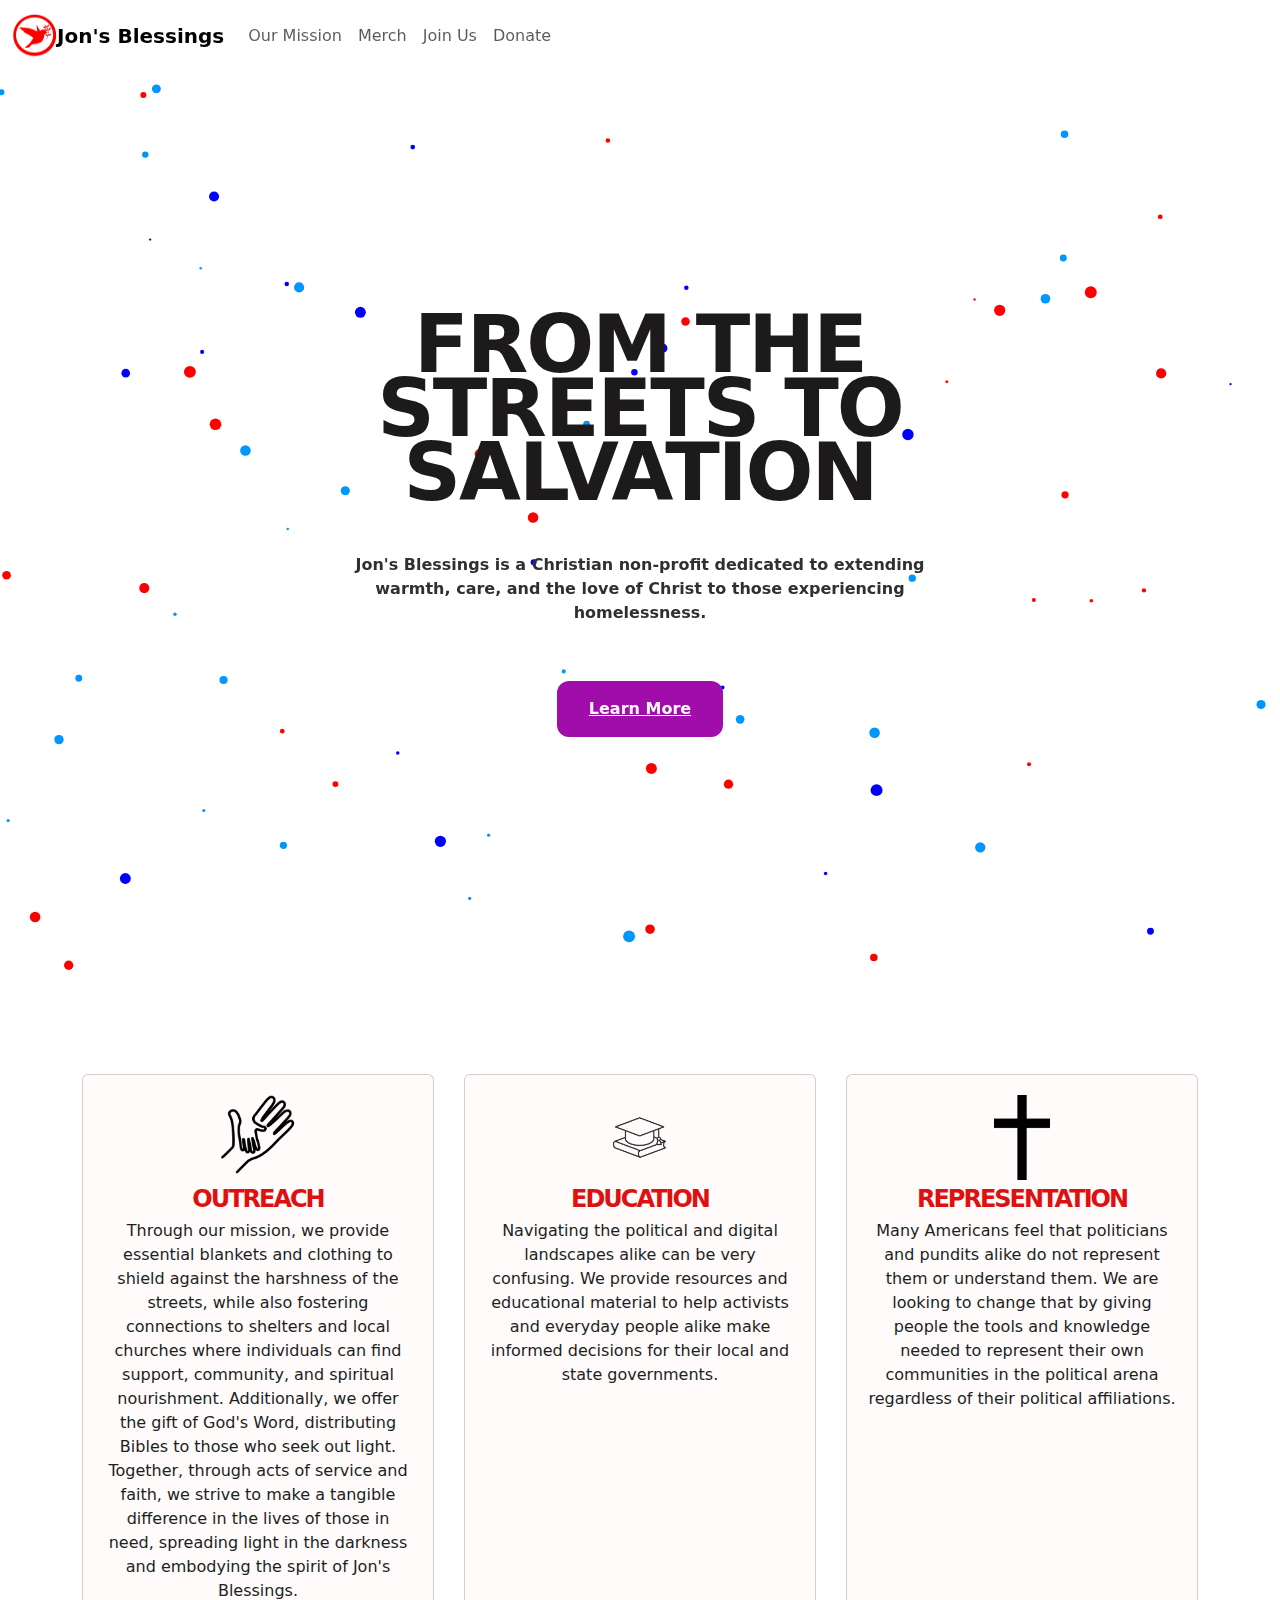
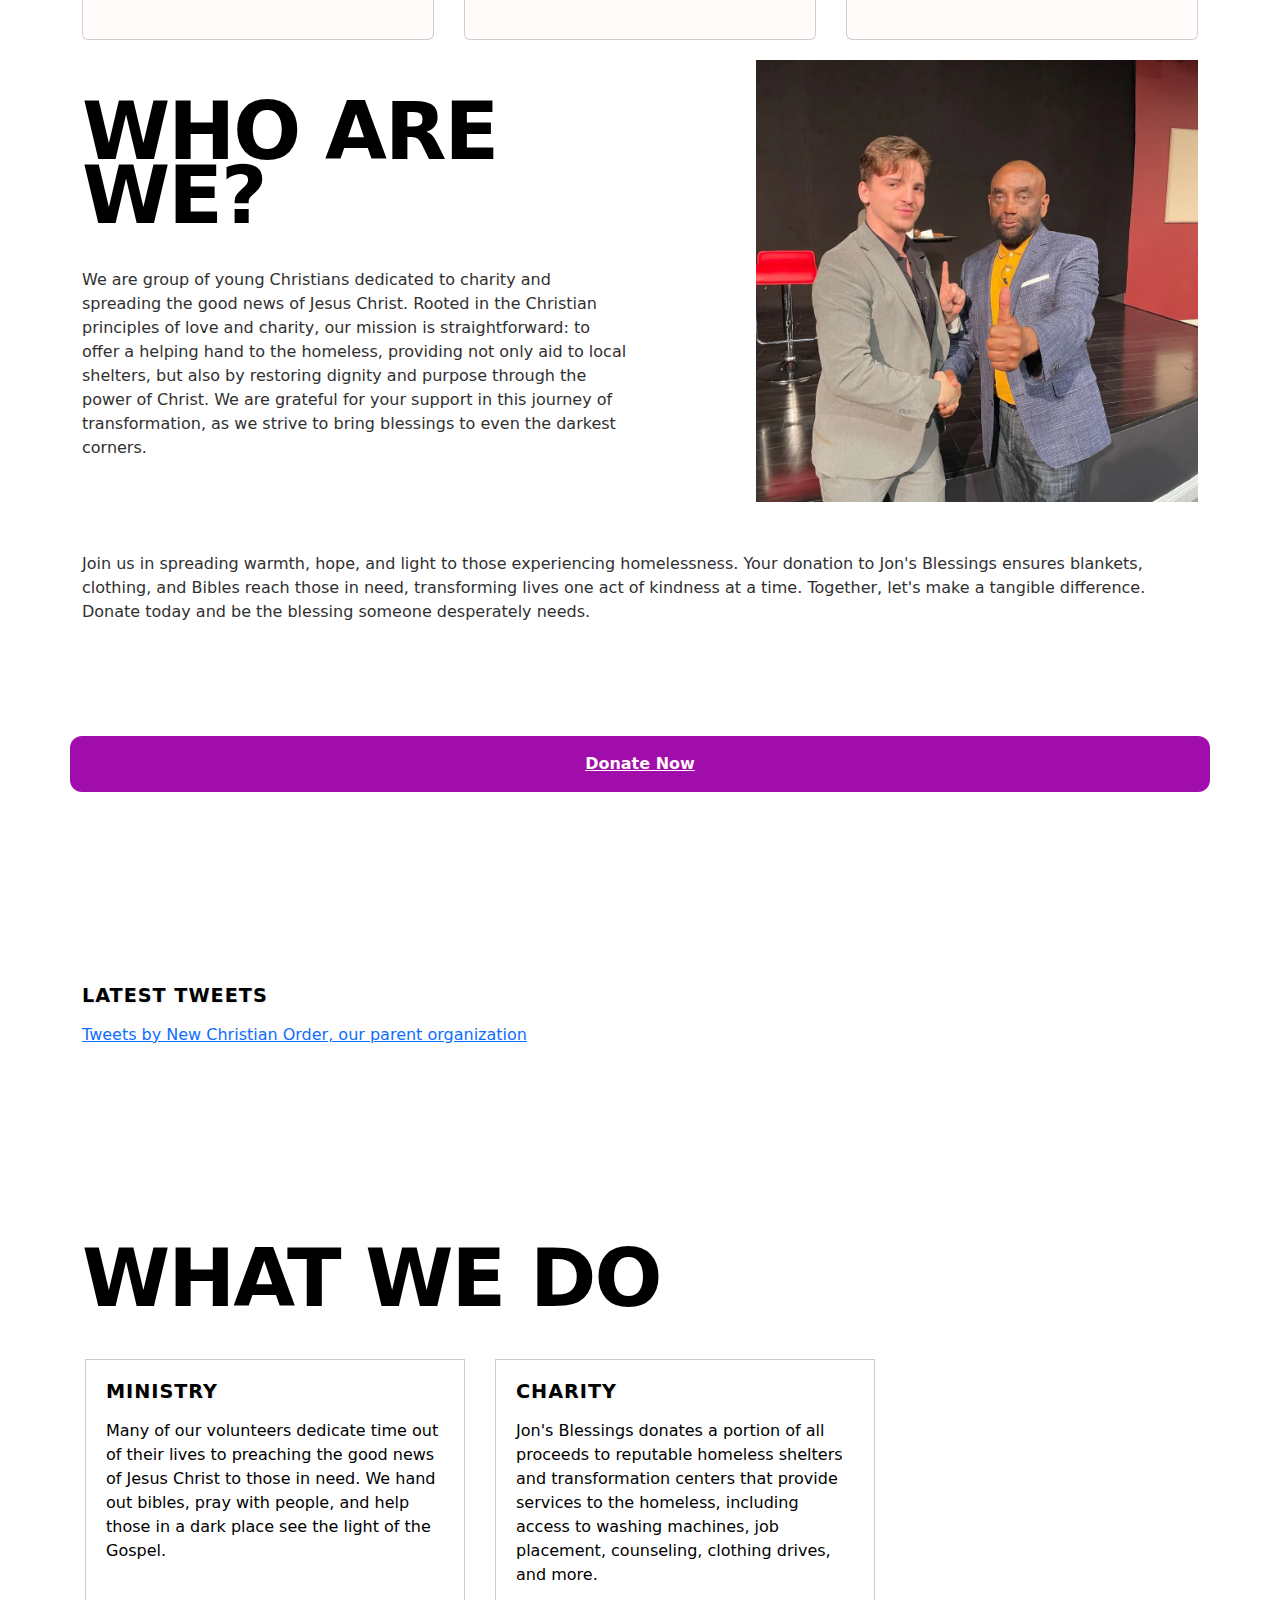
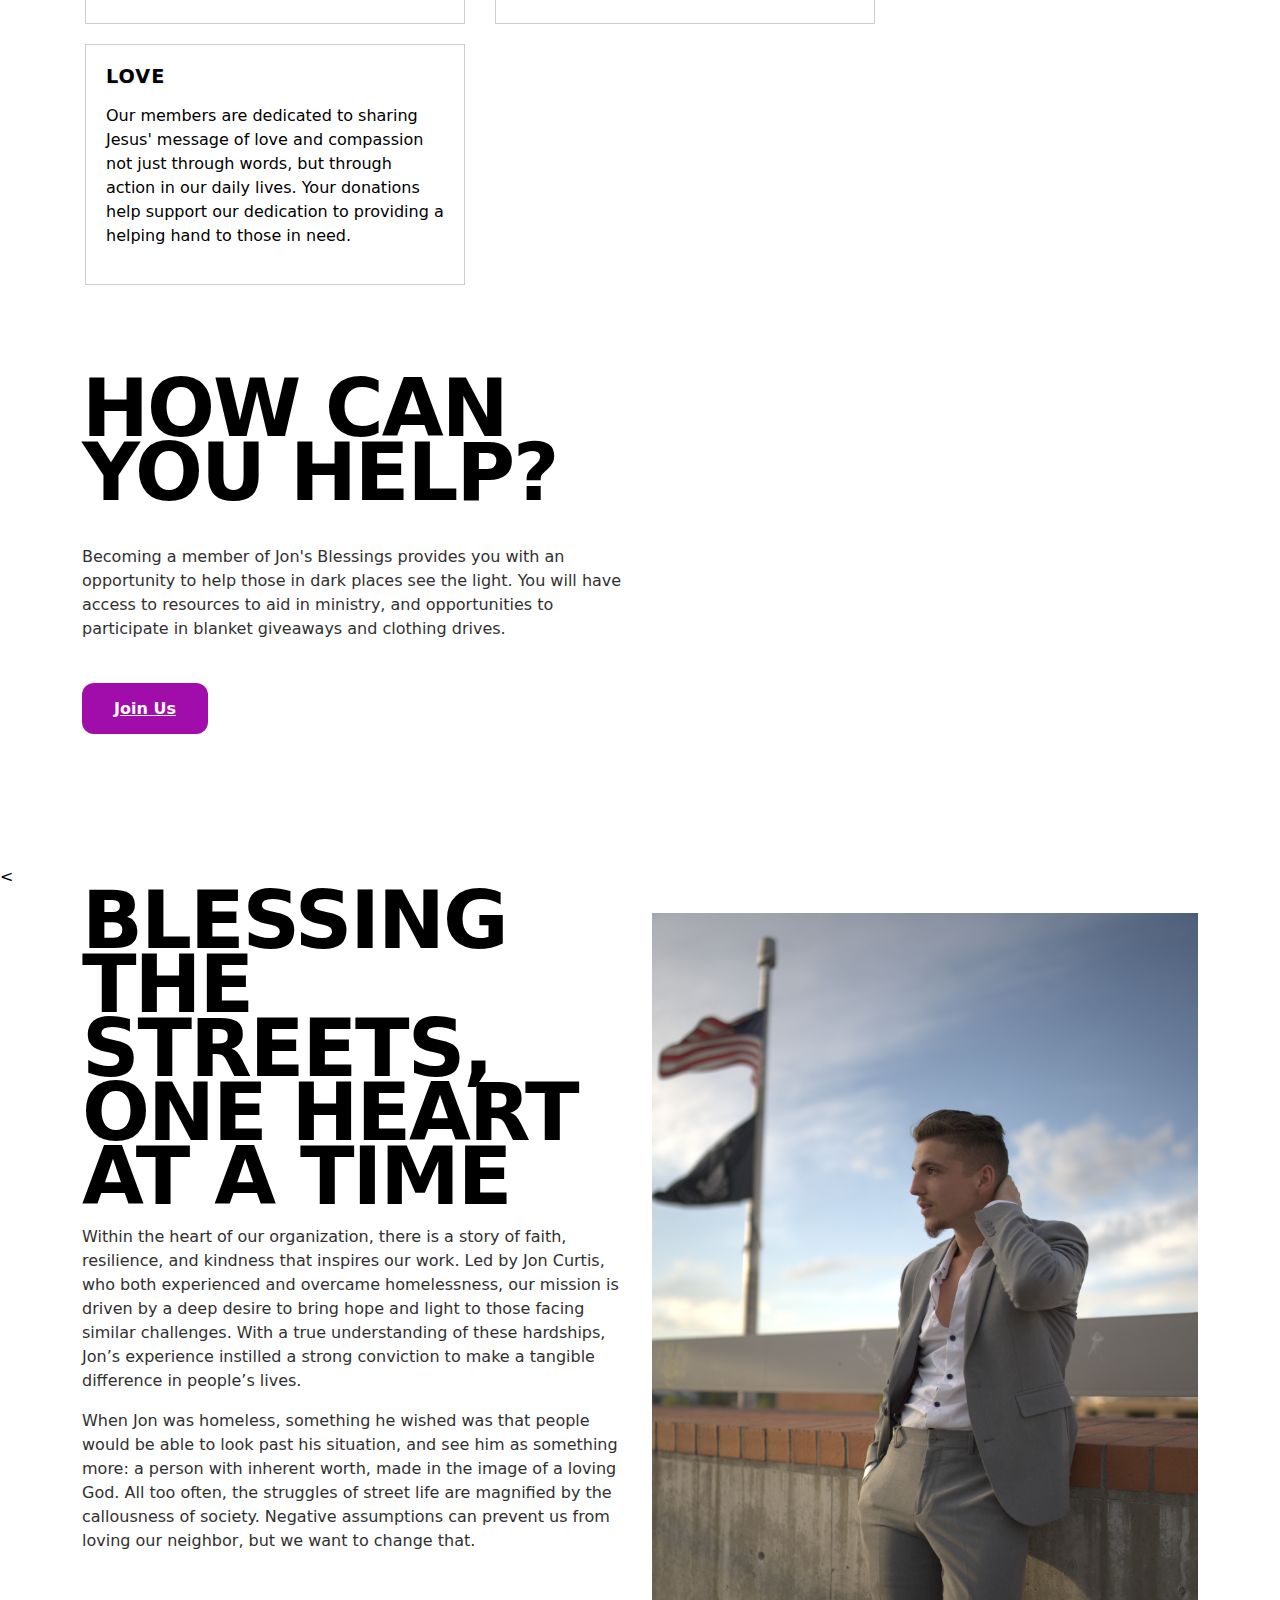
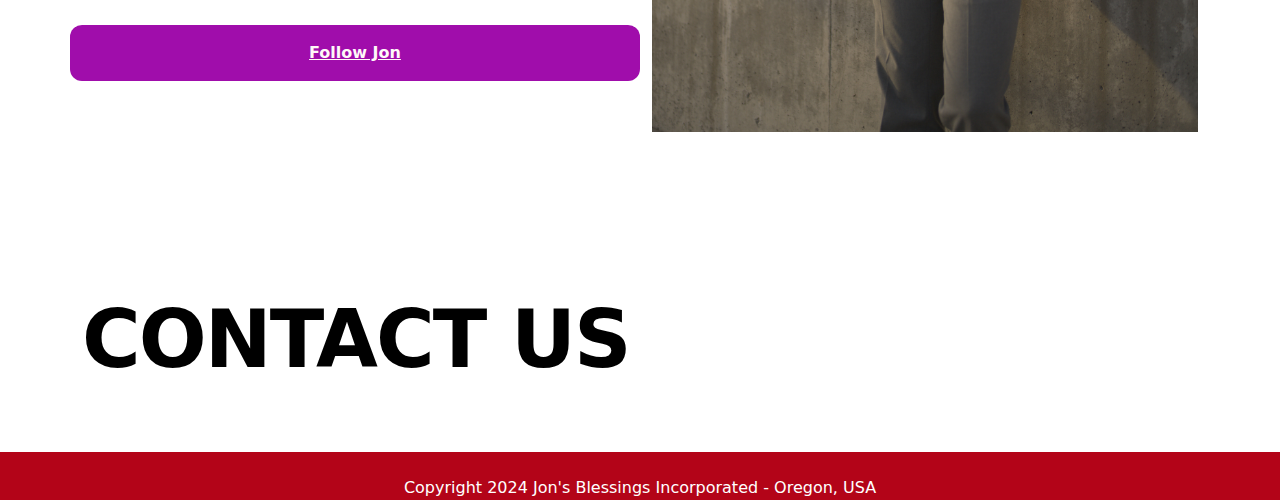
==== index.html @ 8e633372 "first commit" ====
<!DOCTYPE html>
<html lang="en">
<head>
  <meta charset="UTF-8">
  <meta name="viewport" content="width=device-width, initial-scale=1.0, maximum-scale=1.0, user-scalable=0">
  <title>Home - Public Outreach Initiative</title>
  <link href="https://cdn.jsdelivr.net/npm/bootstrap@5.1.0/dist/css/bootstrap.min.css" rel="stylesheet">
<link rel="stylesheet" href="styles.css">
</head>
<body>
    <nav class="navbar navbar-expand-lg navbar-light bg-transparent sticky-top">
        <div class="container-fluid">
          <a class="navbar-brand d-flex align-items-center" href="index.html#">
            <img src="./assets/dove_branch_red_alpha.png" alt="Phoenix Rising Logo" width="45" height="45" class="d-inline-block align-top mr-2">
            <b> Jon's Blessings</b>
          </a>
          <button class="navbar-toggler" type="button" data-toggle="collapse" data-target="#navbarNav" aria-controls="navbarNav" aria-expanded="false" aria-label="Toggle navigation">
            <span class="navbar-toggler-icon"></span>
          </button>
          <div class="collapse navbar-collapse" id="navbarNav">
            <ul class="navbar-nav">
              
              <li class="nav-item">
                <a class="nav-link" href="index.html#who-are-we">Our Mission</a>
              </li>
              <li class="nav-item">
                <a class="nav-link" href="https://store.jonsblessings.org">Merch</a>
              </li>
              
              <li class="nav-item">
                <a class="nav-link" href="./join.html">Join Us</a>
              </li>
              <li class="nav-item">
                <a class="nav-link" href="./donate.html#">Donate</a>
              </li>
            </ul>
          </div>
        </div>
      </nav>
      
      
  </nav>
  <script>
    function isMobileDevice() {
  return (typeof window.orientation !== "undefined") || (navigator.userAgent.indexOf('IEMobile') !== -1);
}

function toggleMenu() {
  const navbar = document.getElementById('navbarNav');
  navbar.classList.toggle('show');
}

document.addEventListener('DOMContentLoaded', function() {
  const navbarToggler = document.querySelector('.navbar-toggler');
  navbarToggler.addEventListener('click', toggleMenu);
});

document.addEventListener('DOMContentLoaded', function() {
  const menuItems = document.querySelectorAll('.nav-link');
  menuItems.forEach(function(item) {
    item.addEventListener('click', function() {
      const navbar = document.getElementById('navbarNav');
      navbar.classList.remove('show');
    });
  });
});


  </script>
  <main>
    <section id="hero" style="position: relative;">
        <canvas id="animatedCanvas" style="position: relative; z-index: 1;"></canvas>
        <div class="hero-text flex-center" style="position: absolute; top: 50%; left: 50%; transform: translate(-50%, -50%); 
        z-index: 2;    object-position: 50% 50%;">
          <h1 class="black-text blocky-text" style="text-align:center;">From the Streets to <b>Salvation</b></h1>
          <p><br></p>
          <div style="text-align:center;">
            <b><p>Jon's Blessings is a Christian non-profit dedicated to extending
              warmth, care, and the love of Christ to those experiencing homelessness.</p>
            <p ></p></b></div>
          <br><p></p>
          <a href="index.html#contact" class="bg-burnt-orange" style="background-color: rgb(160, 13, 171);">Learn More</a>
        </div>
      </section>
      
      <hr class="thick-hr">

      <p><br><br></p>
      <section id="history">
        <div class="container">
          <div class="row">

            <section class="card-section">
              <div class="card">
                <img src="./assets/outreach.png" alt="Graphic 1">
                <h2 class="blocky-text" style="color:#de1010;">Outreach</h2>
                <p style="color:#201e1e;">Through our mission, we provide essential blankets and clothing to shield
                  against the harshness of the streets, while also fostering connections to
                  shelters and local churches where individuals can find support, community,
                  and spiritual nourishment. Additionally, we offer the gift of God's Word,
                  distributing Bibles to those who seek out light. Together, through acts of
                  service and faith, we strive to make a tangible difference in the lives of those
                  in need, spreading light in the darkness and embodying the spirit of Jon's
                  Blessings.
                </p>
              </div>
              <div class="card">
                <img src="./assets/education_symbol.png" alt="Graphic 2">
                <h2 class="blocky-text" style="color:#de1010;">Education</h2>
                <p style="color:#201e1e;">Navigating the political and digital landscapes alike can be very confusing.
                  We provide resources and educational material to help activists and everyday 
                  people alike make informed decisions for their local and state governments.
                </p>
              </div>
              <div class="card">
                <img src="./assets/representation_symbol.png" alt="Graphic 3">
                <h2 class="blocky-text" style="color:#de1010;">Representation</h2>
                <p style="color:#201e1e;">Many Americans feel that politicians and pundits alike do not represent them 
                  or understand them.  We are looking to change that by giving people the tools
                  and knowledge needed to represent their own communities in the political arena
                  regardless of their political affiliations. 
                </p>
              </div>
            </section>
            
          </div>
            <div class="row" id="who-are-we">
                <div class="col-md-6">
                    <p><br></p> 
                    <p class="text-black blocky-text">Who are we?</p>
                    <p><br>
                      We are group of young Christians dedicated to charity and spreading the good news
                      of Jesus Christ. Rooted in the Christian principles of love and charity, our mission is
                      straightforward: to offer a helping hand to the homeless, providing not only
                      aid to local shelters, but also by restoring dignity and purpose through the
                      power of Christ. We are grateful for your support in this journey of
                      transformation, as we strive to bring blessings to even the darkest corners.
                    </p></p>
                </div>
                <div class="col-md-6 d-flex justify-content-end"> <!-- Added flexbox classes to position image -->
                    <img src="./assets/jon_jlp.jpg" alt="Our History" class="img-fluid ml-5" style="max-width: 90%; max-height:90%;object-fit:cover;"> <!-- Added margin-left and max-width -->
                </div>
            </div>
            <div class="row">
              <p>
                Join us in spreading warmth, hope, and light to those experiencing
homelessness. Your donation to Jon's Blessings ensures blankets, clothing,
and Bibles reach those in need, transforming lives one act of kindness at a
time. Together, let's make a tangible difference. Donate today and be the
blessing someone desperately needs.
              </p>
            </div>
            <div class="row">
              <p><p><br><br></p></p>
                        <a href="https://donate.stripe.com/dR67tZf9922d9t65kl"
                         class="bg-burnt-orange" style="background-color: rgb(160, 13, 171);">Donate Now</a>

                        <p><p><br><br></p></p>
            </div>
            <hr class="thick-hr">


        </div>
    </section>
    <p></p>
    
    <br><p><br></p>
    <section class="card-section container">
        <div class="row justify-content-center">

      <h2 class="blocky-text-sm mb-3">Latest Tweets</h2>
      <a class="twitter-timeline" href="https://twitter.com/NCO_Official_?ref_src=twsrc%5Etfw">Tweets by New Christian Order, our parent organization</a> <script async src="https://platform.twitter.com/widgets.js" charset="utf-8"></script>
      </div>
    </section>
    <p><br><p><br></p><br></p>
    <hr class="thick-hr">
    <p><br><br></p>
    <section id="services" class="container">
        <div class="row justify-content-center">
            <p class="text-black blocky-text mb-5" style="justify-content: center;">What We Do</p>
        </div>
        <div class="row">
            <div class="col-12 col-md-4 service-item">
                <h2 class="blocky-text-sm mb-3">Ministry</h2>
                <ul class="custom-bullet">
                    <p>Many of our volunteers dedicate time out of their lives to preaching the good news of Jesus Christ
                      to those in need.  We hand out bibles, pray with people, and help those in a dark place
                      see the light of the Gospel.
                    </p>
                </ul>
            </div>
            <div class="col-12 col-md-4 service-item">
                <h2 class="blocky-text-sm mb-3">Charity</h2>
                <ul class="custom-bullet">
                   <p>Jon's Blessings donates a portion of all proceeds to reputable homeless shelters and transformation
                    centers that provide services to the homeless, including access to washing machines, job placement,
                    counseling, clothing drives, and more.
                    </p>
                </ul>
            </div>
            <div class="col-12 col-md-4 service-item">
                <h2 class="blocky-text-sm mb-3">Love</h2>
                <ul class="custom-bullet">
                    <p>Our members are dedicated to sharing Jesus' message of love and compassion not just through
                      words, but through action in our daily lives.  Your donations help support our dedication
                      to providing a helping hand to those in need. 
                    </p>   
                </ul>
            </div>
        </div>
    </section>      <hr class="thick-hr">

    <section id="history">
      <div class="container">
          <div class="row">
              <div class="col-md-6">
                  <p><br></p> <!-- Added for extra space -->
                  <p class="text-black blocky-text">How can you help?</p>
                  <p><br>
                      Becoming a member of Jon's Blessings provides you with an opportunity to help those in dark places
                      see the light.  You will have access to resources to aid in ministry, and opportunities to 
                      participate in blanket giveaways and clothing drives.
                  </p></p>
                  
              </div>
              <div class="container"> <!-- Added flexbox classes to position image -->
                <p><br></p>  
                <a href="./join.html" class="bg-burnt-orange" style="background-color: rgb(160, 13, 171);">Join Us</a>
              </div>
          </div>
      </div>
      </section>
    <p><br><br></p>
    <hr>
    <p><br><br></p>

    <<section id="clients" class="container">
      <div class="row">
          <div class="col-md-6"> <!-- Specify half of the row width for the text -->
              <p class="text-black blocky-text">Blessing the Streets, One Heart at a Time</p>
              <p>
                Within the heart of our organization, there is a story of faith, resilience, and
kindness that inspires our work. Led by Jon Curtis, who both experienced
and overcame homelessness, our mission is driven by a deep desire to bring
hope and light to those facing similar challenges. With a true understanding
of these hardships, Jon’s experience instilled a strong conviction to make a
tangible difference in people’s lives.</p>
              <p>
                When Jon was homeless, something he wished was that people would be
able to look past his situation, and see him as something more: a person
with inherent worth, made in the image of a loving God. All too often, the
struggles of street life are magnified by the callousness of society. Negative
assumptions can prevent us from loving our neighbor, but we want to
change that.</p>
              <div class="row">
                <br>
                <p>
                  <br>
                </p><p></p>
                <a href="https://linktr.ee/jontent117" class="bg-burnt-orange" style="background-color: rgb(160, 13, 171);">Follow Jon</a>
              </div>
          </div>
          <div class="col-md-6"> <!-- Specify half of the row width for the image --><br>
              <img src="./assets/jon_bio_pic.jpeg" alt="Our History" class="img-fluid" style="max-width: 100%;">
          </div>
      </div>
  </section>
  
    <br><br>
    <hr>
    <p><br><br></p>

    <section id="contact" class="container my-5">
        <h2 class="text-black blocky-text">Contact Us</h2>
        <p><br></p>
        <!-- Cognito Forms Embed Code -->
        <div class="cognito">
<script src="https://www.cognitoforms.com/f/seamless.js" data-key="dX9GsPhOyU6RIfveYTS2Jw" data-form="3"></script>        </div>
      </section>
          
  </main>
  <footer class="text-white text-center py-4" style="background-color: #b30418; min-height:9px;max-height:12px;">
    <p>Copyright 2024  Jon's Blessings Incorporated - Oregon, USA</p>
  </footer>
  
  <script>
    window.addEventListener('scroll', function () {
  const navbar = document.querySelector('.navbar');
  if (window.pageYOffset > 0) {
    navbar.classList.remove('bg-transparent');
    navbar.classList.add('bg-light');
  } else {
    navbar.classList.remove('bg-light');
    navbar.classList.add('bg-transparent');
  }
});
const canvas = document.getElementById("animatedCanvas");
const ctx = canvas.getContext("2d");
canvas.width = window.innerWidth;
canvas.height = window.innerHeight;

let particlesArray;

// Particle class
class Particle {
  constructor(x, y, directionX, directionY, size, color) {
    this.x = x;
    this.y = y;
    this.directionX = directionX;
    this.directionY = directionY;
    this.size = size;
    this.color = color;
  }

  draw() {
    ctx.beginPath();
    ctx.arc(this.x, this.y, this.size, 0, Math.PI * 2, false);
    ctx.fillStyle = this.color;
    ctx.fill();
  }

  update() {
    if (this.x + this.size > canvas.width || this.x - this.size < 0) {
      this.directionX = -this.directionX;
    }
    if (this.y + this.size > canvas.height || this.y - this.size < 0) {
      this.directionY = -this.directionY;
    }
    this.x += this.directionX;
    this.y += this.directionY;
    this.draw();
  }
}

// Initialize particles
function init() {
  particlesArray = [];
  let numberOfParticles = 80;

  for (let i = 0; i < numberOfParticles; i++) {
    let size = Math.random() * 5 + 1;
    let x = Math.random() * (innerWidth - size * 2);
    let y = Math.random() * (innerHeight - size * 2);
    let directionX = (Math.random() * 0.4) - 0.2;
    let directionY = (Math.random() * 0.4) - 0.2;
    let color = randomColor();

    particlesArray.push(new Particle(x, y, directionX, directionY, size, color));
  }
}

// Random color generator from the specified shades
function randomColor() {
  const colors = ['red', 'blue', '#0096FF'];
  return colors[Math.floor(Math.random() * colors.length)];
}

// Animate particles
function animate() {
  requestAnimationFrame(animate);
  ctx.clearRect(0, 0, innerWidth, innerHeight);

  for (let i = 0; i < particlesArray.length; i++) {
    particlesArray[i].update();
  }
}

init();
animate();

$(document).ready(function(){
    $(".client-container").on("click", function() {
        $(this).toggleClass("active");
    });
});
  </script>
</body>
</html>
---- styles.css ----
/* General styles */
body {
    background-color: white;
    color: black; /* For text */
  }
  
  /* Section backgrounds */
  #hero, #history, #clients, #contact {
    background-color: white;
    color: rgb(49, 48, 48); /* If text is present */
  }
 
  
  /* Large Typography */
  h1, h2, h3 {
    font-size: 3em;
    color: black;
  }
  
  /* Accent colors */
  .text-red {
    color: rgb(188, 20, 191);
  }
  
  .text-burnt-orange {
    color: rgb(136, 7, 205); /* Hex for burnt orange */
  }
  
  /* Background accent colors for buttons or selected areas */
  .bg-red {
    background-color: rgba(0, 234, 255, 0.312);
  }
  
  .bg-burnt-orange {
    background-color: #4700cc; /* Hex for burnt orange */
  }

  .bg-burnt-orange {
    background-color: #4700cc; /* Hex for burnt orange */
  }
 
  
  /* Bold colors */
  .text-bold {
    font-weight: bold;
  }

  .text-black {
    color: black;
  }
  
  /* Large and Blocky Text */
  .blocky-text {
    font-size: 5em; /* Adjust size as necessary */
    font-weight: bold; /* Makes the text thick */
    text-transform: uppercase; /* Makes the text all caps */
    line-height: 0.8; /* Adjusts the spacing between lines */
    letter-spacing: -2px; /* Pulls the letters closer together */
    color: #1c1a1a;
  }
  .custom-col {
    padding: 15px; /* Add padding around images */
    margin-left: auto;
    margin-right: 9vw;
}

/* Custom media query */
@media (max-width: 349px) {
    .custom-col {
        flex: 0 0 100%;
        max-width: 100%;
    }

}
.client-container {
    position: relative;
}

.client-name {
    position: absolute;
    top: 0;
    left: 0;
    width: 100%;
    height: 100%;
    background-color: rgba(0,0,0,0.5);
    color: white;
    display: flex;
    justify-content: center;
    align-items: center;
    opacity: 0;
    transition: opacity 0.3s ease-in-out;
}

.client-container:hover .client-name,
.client-container.active .client-name {
    opacity: 1;
}

hr {
  height: 0px;
  border-top: 6px rgb(166, 14, 158);
  border-bottom: 6px rgb(176, 7, 173);
  /* Set the hr color */
  color: #660d81;  /* old IE */
  background-color: rgb(158, 6, 138);  /* Modern Browsers */
}
.blocky-text-sm {
    font-size: 1.2rem; /* Existing font-size */
    word-wrap: break-word; /* Existing word-wrap */
    font-weight: 700; /* Adding bolder weight */
    text-transform: uppercase; /* Convert text to uppercase for a blocky feel */
    letter-spacing: 1px; /* Add some spacing between letters */
    text-shadow: 1px 1px 2px rgba(0, 0, 0, 0.1);

  }
  
  .service-item {
    padding: 20px;
    border: 1px solid #ccc;
    margin-bottom: 20px;
    margin-right: 15px;
    margin-left: 15px;
  }
  
  .service-item:last-child {
    margin-right: 0;
  }
  
  .custom-bullet {
    list-style-type: none;
    padding-left: 0;
  }
  
  .custom-bullet li::before {
    content: '\2022';
    color: rgb(170, 11, 170);
    font-weight: bold;
    display: inline-block;
    width: 1em;
    margin-left: -1em;
  }
  
  .custom-bullet li:nth-child(even)::before {
    color: rgb(22, 18, 151);
  }
  @media (max-width: 768px) {
    .service-item {
      margin-right: 0;
      margin-left: 0;
    }
  }
  
  .bg-burnt-orange {
    background-color: #000000;  /* Hex for burnt orange */
    color: #fff8f8;                 /* White text */
    font-weight: bold;           /* Bold text */
    border-radius: 12px;         /* Rounded edges */
    text-align: center;          /* Center text */
    padding: 16px 32px;          /* Larger size */
  }
  
  .flex-center {
    display: flex;
    flex-direction: column;
    align-items: center;
    justify-content: center;
  }
  

  .card-section {
    display: flex;
    flex-wrap: wrap;
    justify-content: space-between;
  }
  
  .card {
    width: calc(33.33% - 20px);
    margin-bottom: 20px;
    padding: 20px;
    background-color: #fffbfb;
    justify-content: ce;
    text-align: center;
  }
  
  .card img {
    width: 85px; /* Adjust the fixed width of the image */
    height: 85px; /* Adjust the fixed height of the image */
    object-fit: contain; /* Ensure the entire image is displayed within the specified dimensions */
    margin: 0 auto; /* Center the image horizontally */
    display: block; /* Ensure block-level display */
    margin-bottom: 10px; /* Adjust spacing between image and heading */
  }
  
  .card h2 {
    font-size: 1.5rem;
    margin-bottom: 10px;
  }
  
  .card p {
    font-size: 1rem;
    color: #fffbfb;
  }
  
  /* Media Query for Responsive Design */
  @media (max-width: 768px) {
    .card {
      width: calc(50% - 20px);
    }
  }
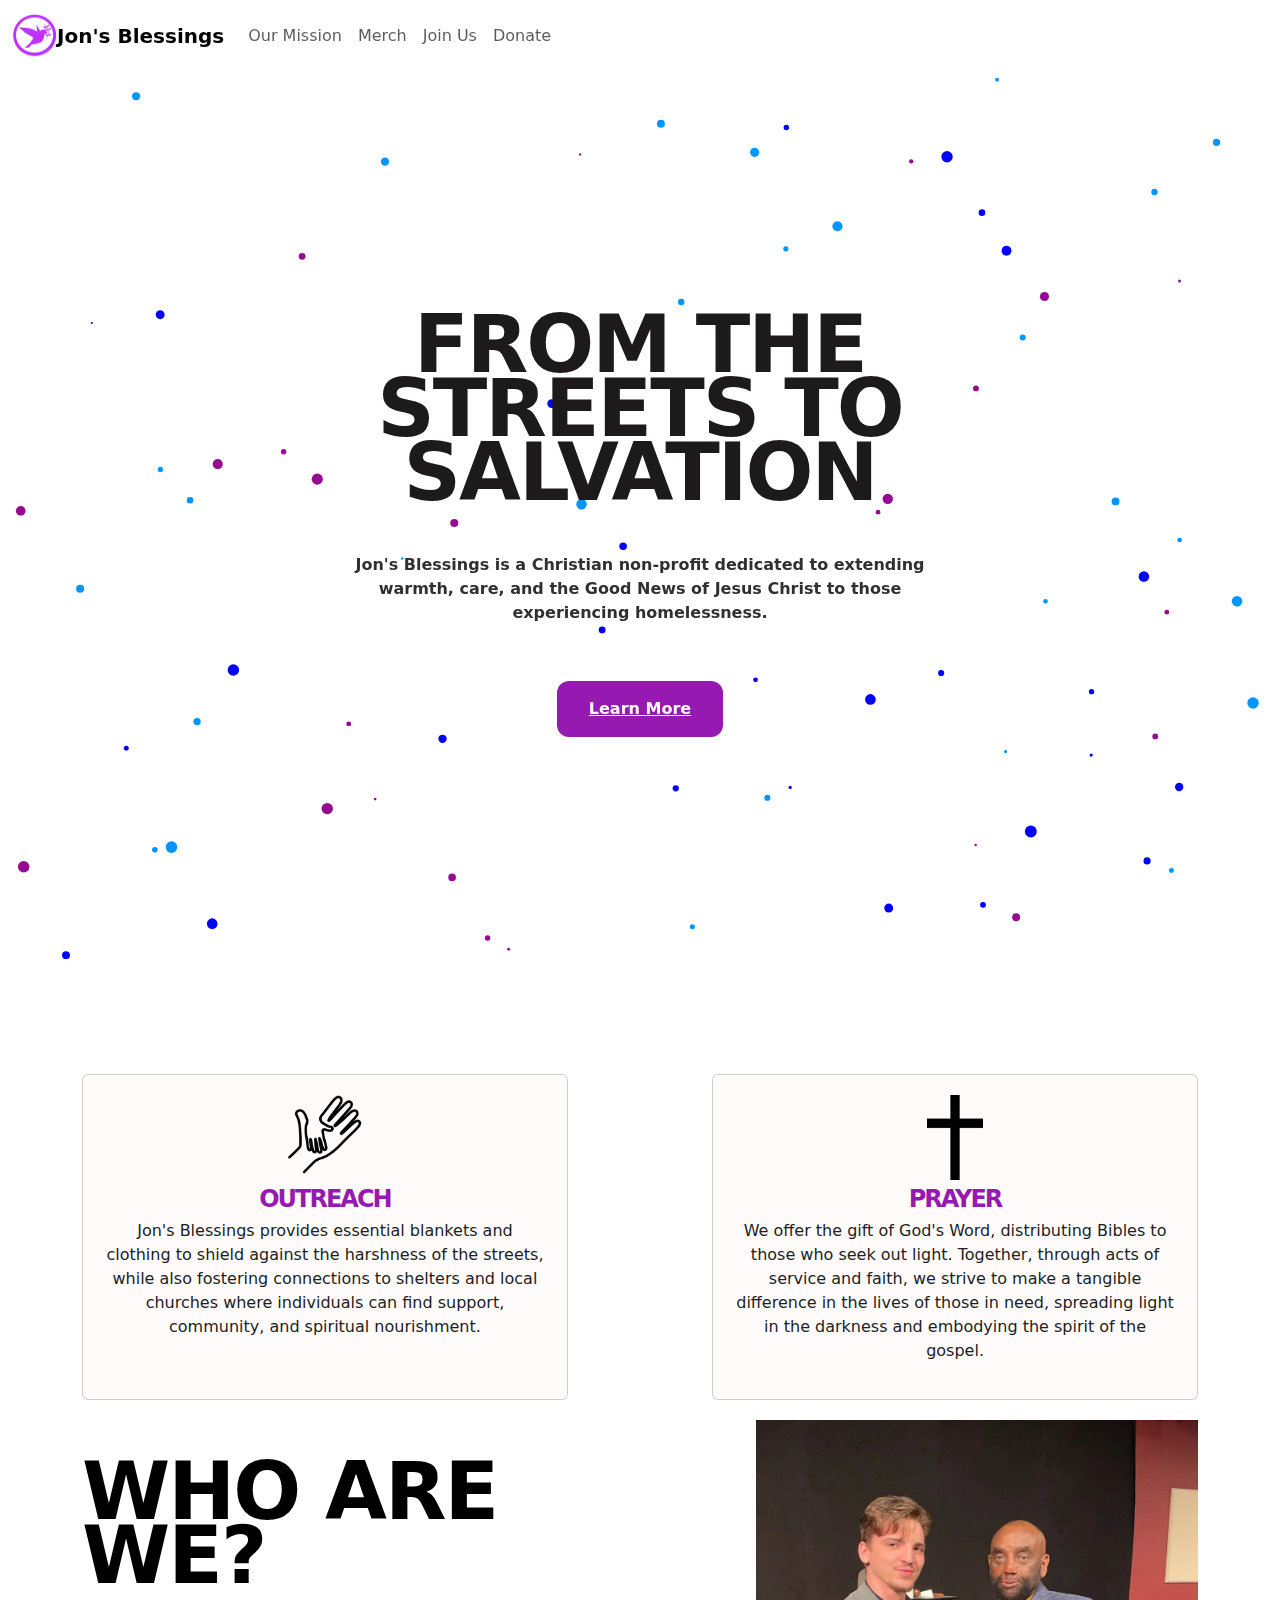
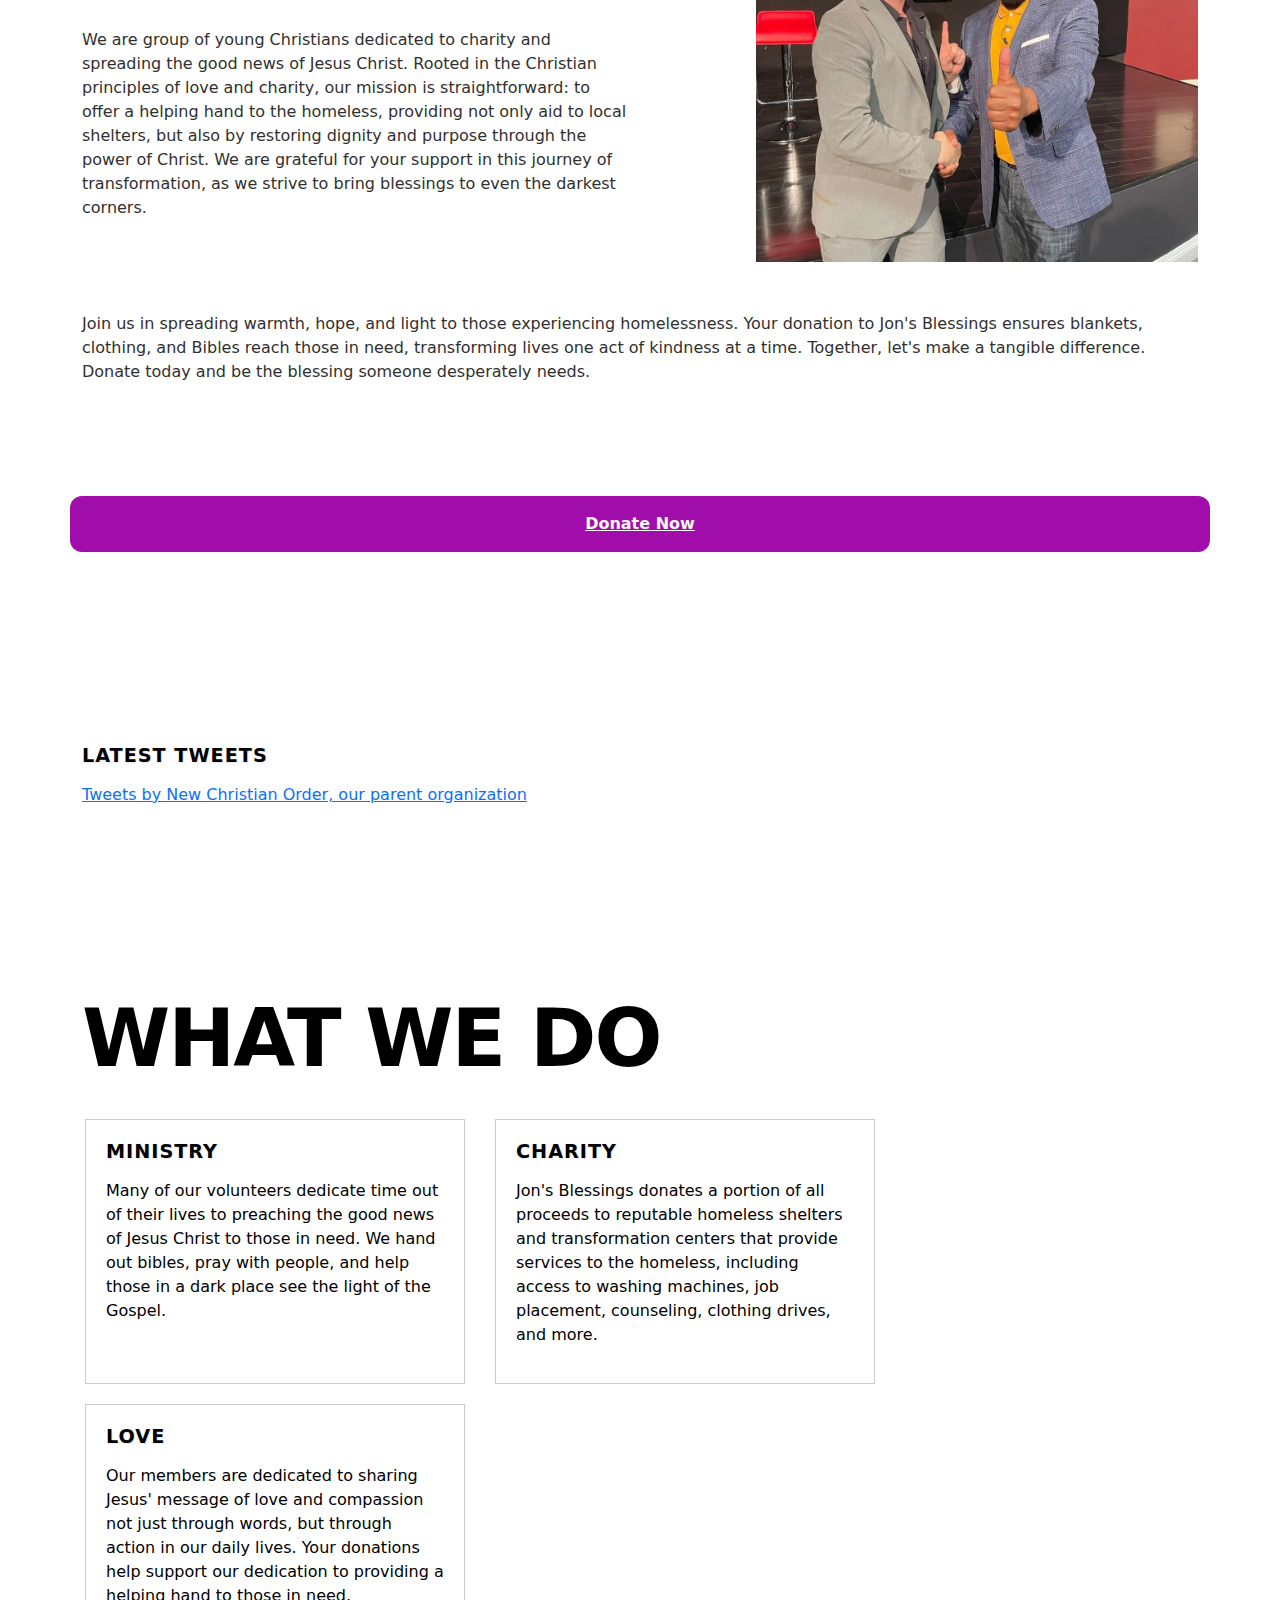
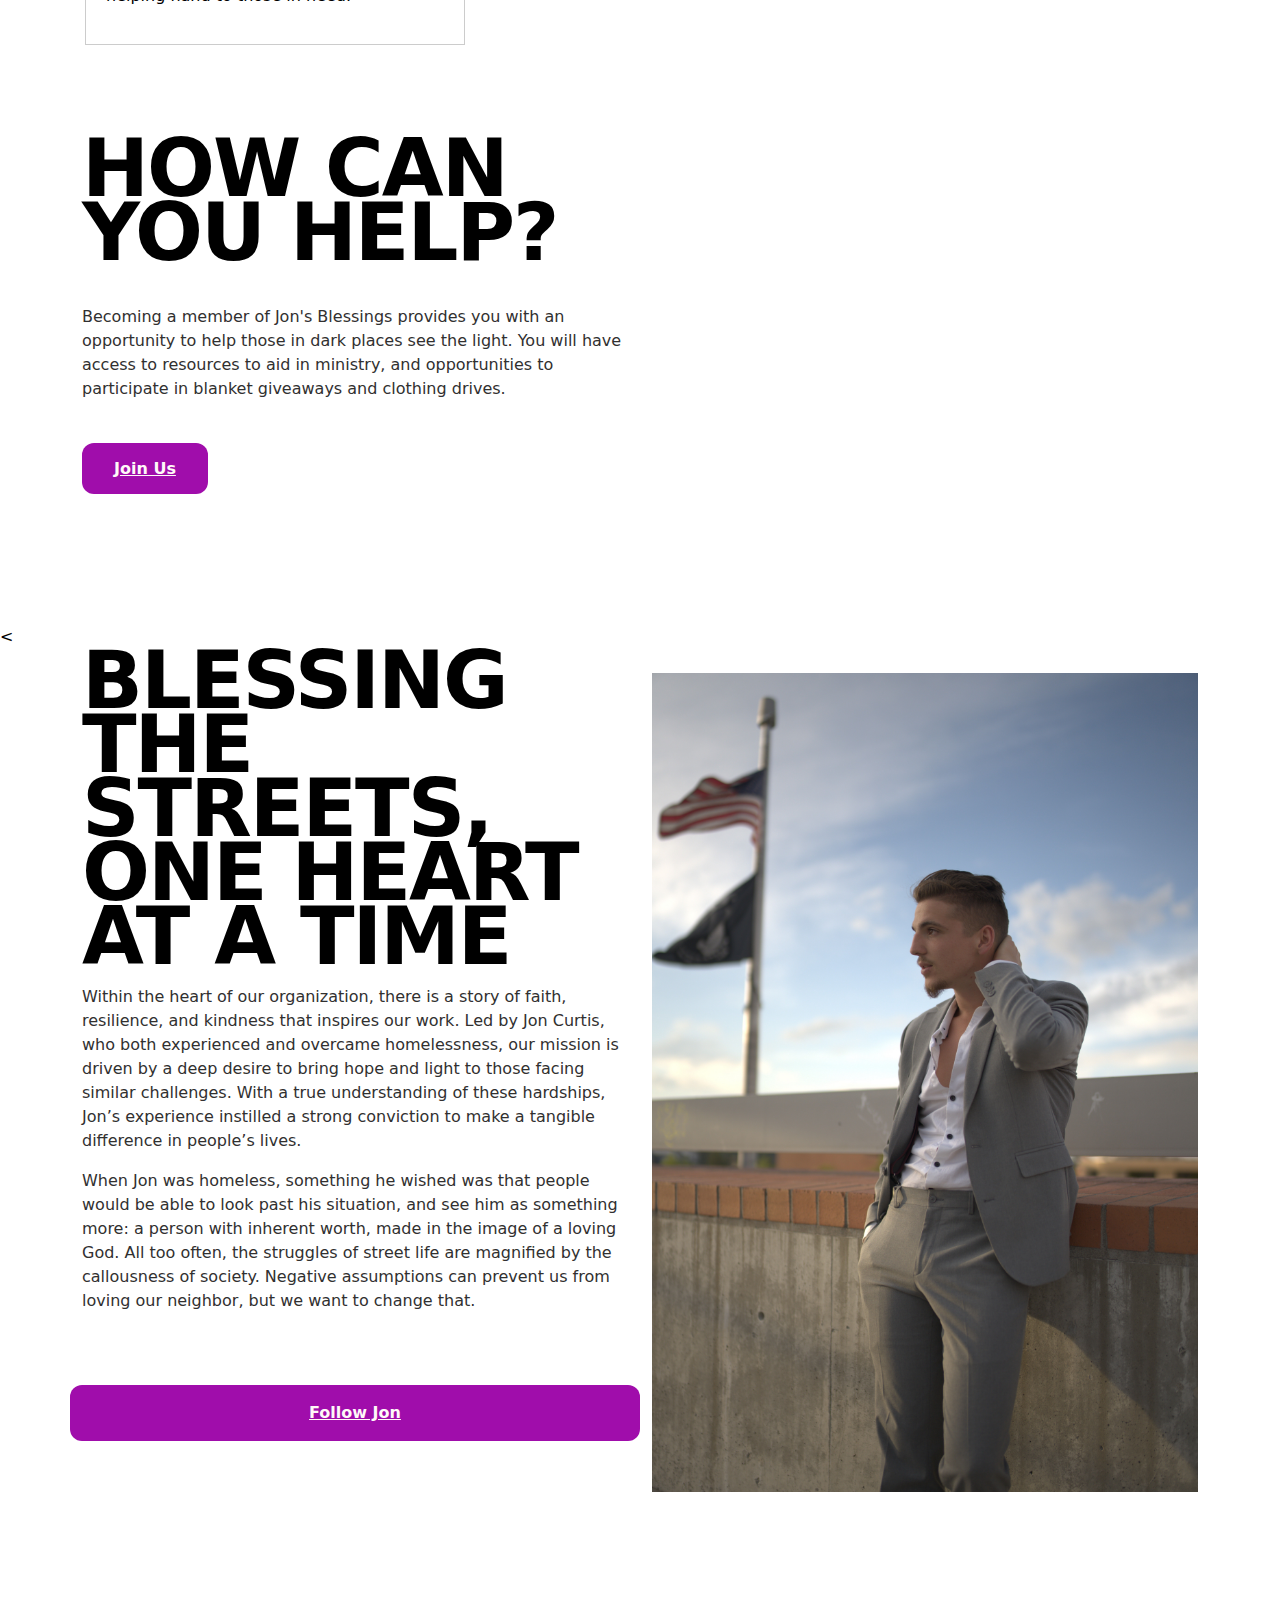
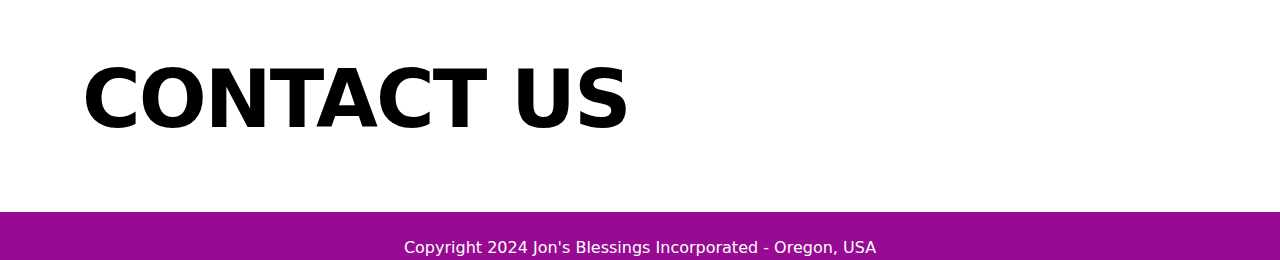
==== commit 30bfde4a: "updated colors and copy" ====
--- a/index.html
+++ b/index.html
@@ -3,7 +3,7 @@
 <head>
   <meta charset="UTF-8">
   <meta name="viewport" content="width=device-width, initial-scale=1.0, maximum-scale=1.0, user-scalable=0">
-  <title>Home - Public Outreach Initiative</title>
+  <title>Home - Jon's Blessings</title>
   <link href="https://cdn.jsdelivr.net/npm/bootstrap@5.1.0/dist/css/bootstrap.min.css" rel="stylesheet">
 <link rel="stylesheet" href="styles.css">
 </head>
@@ -76,10 +76,10 @@
           <p><br></p>
           <div style="text-align:center;">
             <b><p>Jon's Blessings is a Christian non-profit dedicated to extending
-              warmth, care, and the love of Christ to those experiencing homelessness.</p>
+              warmth, care, and the Good News of Jesus Christ to those experiencing homelessness.</p>
             <p ></p></b></div>
           <br><p></p>
-          <a href="index.html#contact" class="bg-burnt-orange" style="background-color: rgb(160, 13, 171);">Learn More</a>
+          <a href="index.html#contact" class="bg-burnt-orange" style="background-color: #9619b2;">Learn More</a>
         </div>
       </section>
       
@@ -93,32 +93,21 @@
             <section class="card-section">
               <div class="card">
                 <img src="./assets/outreach.png" alt="Graphic 1">
-                <h2 class="blocky-text" style="color:#de1010;">Outreach</h2>
-                <p style="color:#201e1e;">Through our mission, we provide essential blankets and clothing to shield
+                <h2 class="blocky-text" style="color:#9619b2;">Outreach</h2>
+                <p style="color:#201e1e;">Jon's Blessings provides essential blankets and clothing to shield
                   against the harshness of the streets, while also fostering connections to
                   shelters and local churches where individuals can find support, community,
-                  and spiritual nourishment. Additionally, we offer the gift of God's Word,
+                  and spiritual nourishment.
+                </p>
+              </div>
+              
+              <div class="card">
+                <img src="./assets/representation_symbol.png" alt="Graphic 3">
+                <h2 class="blocky-text" style="color:#9619b2;">Prayer</h2>
+                <p style="color:#201e1e;">We offer the gift of God's Word,
                   distributing Bibles to those who seek out light. Together, through acts of
                   service and faith, we strive to make a tangible difference in the lives of those
-                  in need, spreading light in the darkness and embodying the spirit of Jon's
-                  Blessings.
-                </p>
-              </div>
-              <div class="card">
-                <img src="./assets/education_symbol.png" alt="Graphic 2">
-                <h2 class="blocky-text" style="color:#de1010;">Education</h2>
-                <p style="color:#201e1e;">Navigating the political and digital landscapes alike can be very confusing.
-                  We provide resources and educational material to help activists and everyday 
-                  people alike make informed decisions for their local and state governments.
-                </p>
-              </div>
-              <div class="card">
-                <img src="./assets/representation_symbol.png" alt="Graphic 3">
-                <h2 class="blocky-text" style="color:#de1010;">Representation</h2>
-                <p style="color:#201e1e;">Many Americans feel that politicians and pundits alike do not represent them 
-                  or understand them.  We are looking to change that by giving people the tools
-                  and knowledge needed to represent their own communities in the political arena
-                  regardless of their political affiliations. 
+                  in need, spreading light in the darkness and embodying the spirit of the gospel.
                 </p>
               </div>
             </section>
@@ -279,7 +268,7 @@
       </section>
           
   </main>
-  <footer class="text-white text-center py-4" style="background-color: #b30418; min-height:9px;max-height:12px;">
+  <footer class="text-white text-center py-4" style="background-color: #960b92; min-height:9px;max-height:12px;">
     <p>Copyright 2024  Jon's Blessings Incorporated - Oregon, USA</p>
   </footer>
   
@@ -351,7 +340,7 @@
 
 // Random color generator from the specified shades
 function randomColor() {
-  const colors = ['red', 'blue', '#0096FF'];
+  const colors = ['#960b92', 'blue', '#0096FF'];
   return colors[Math.floor(Math.random() * colors.length)];
 }
 
--- a/styles.css
+++ b/styles.css
@@ -174,7 +174,7 @@
   }
   
   .card {
-    width: calc(33.33% - 20px);
+    width: calc(45.33% - 20px);
     margin-bottom: 20px;
     padding: 20px;
     background-color: #fffbfb;
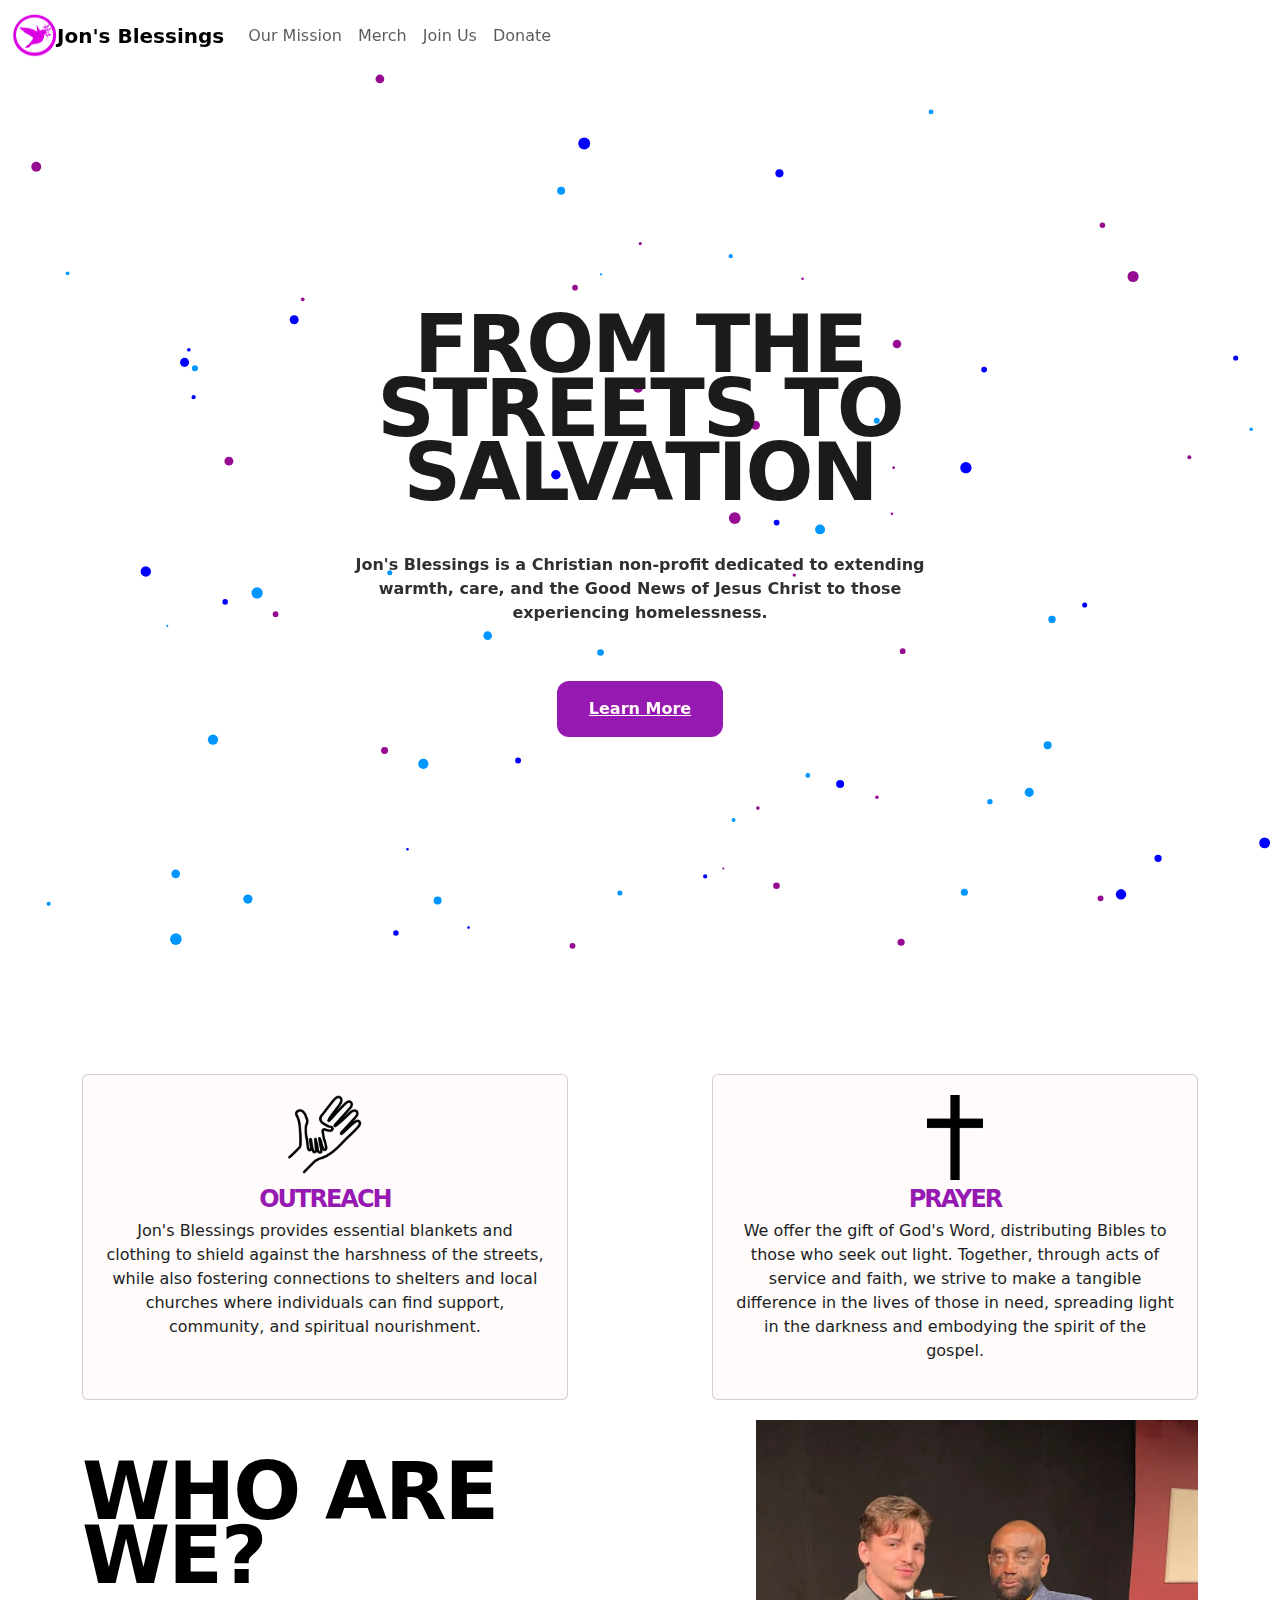
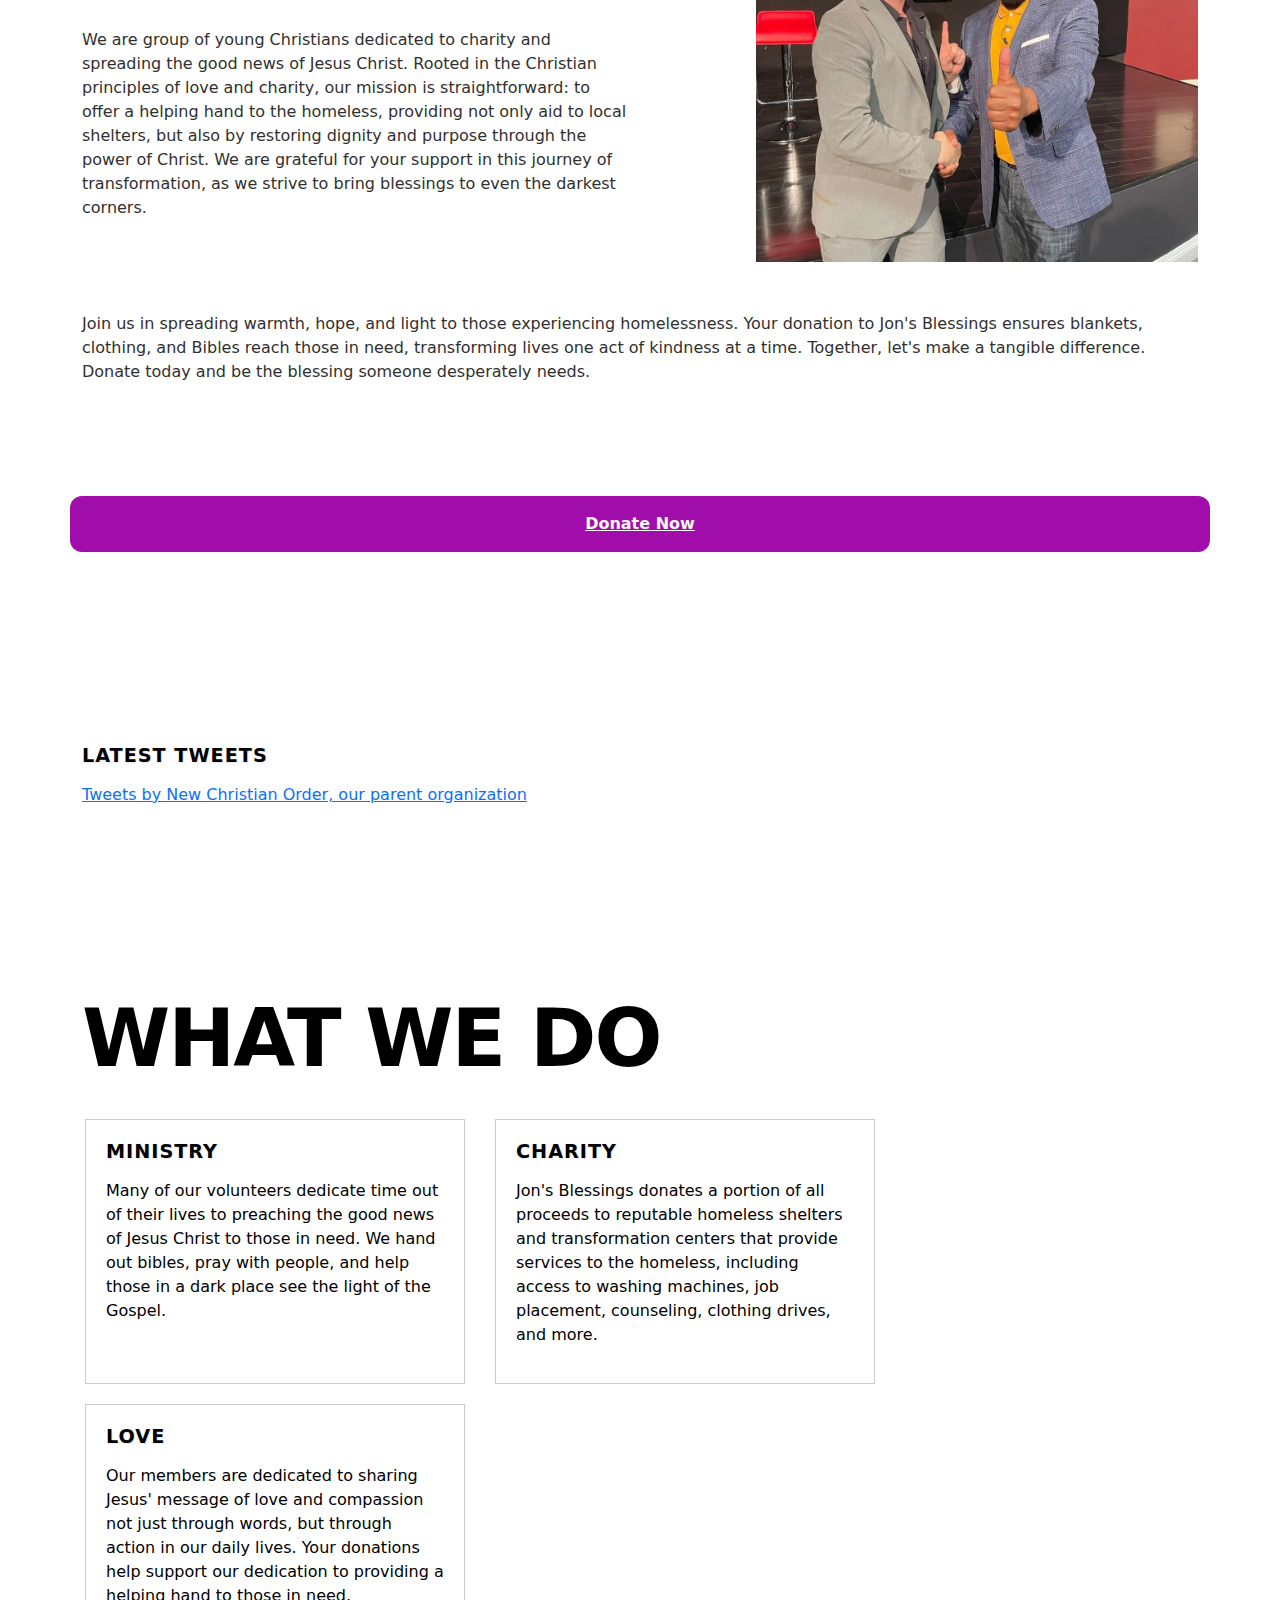
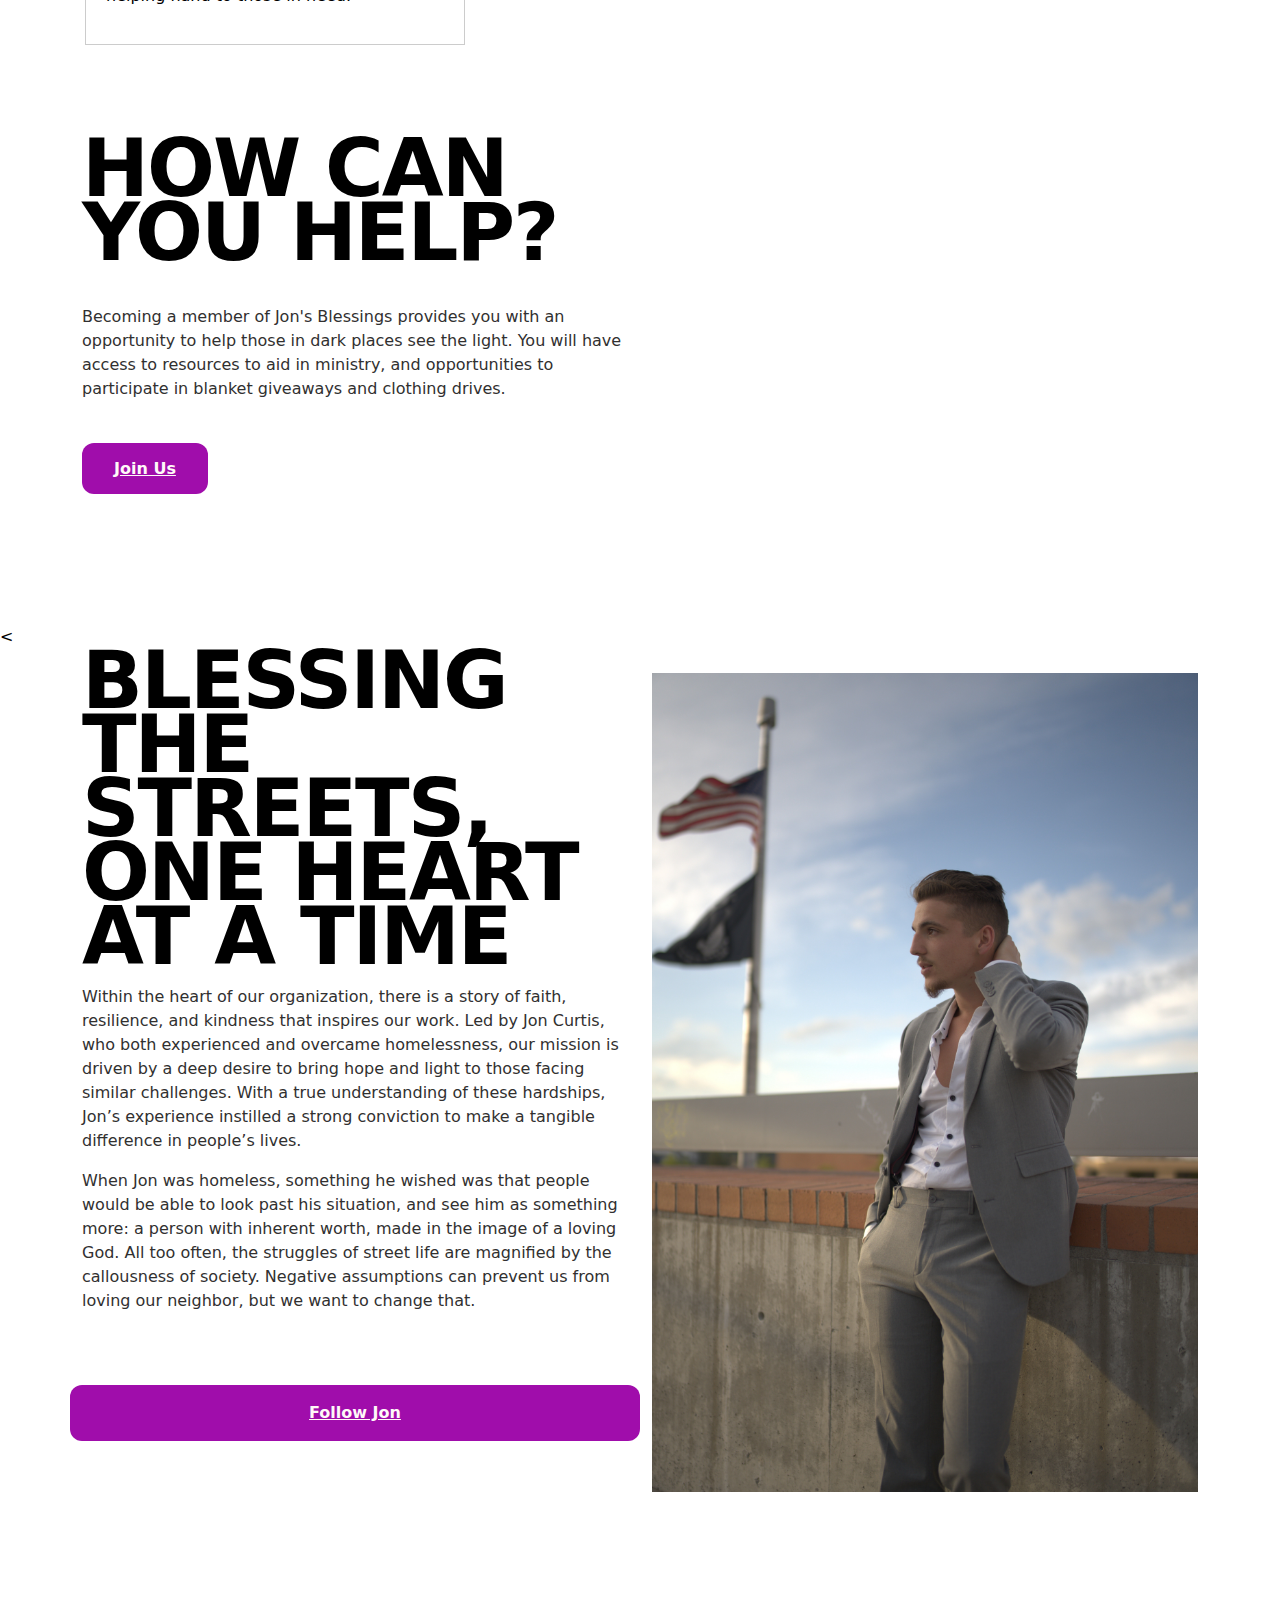
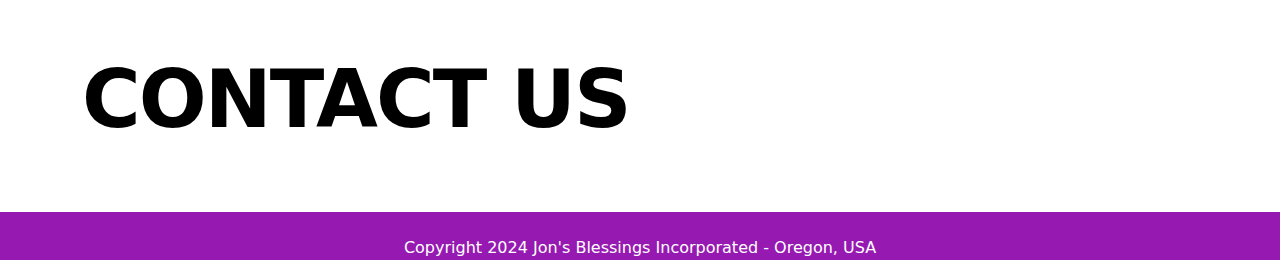
==== commit 506fcf2a: "style" ====
--- a/index.html
+++ b/index.html
@@ -11,7 +11,7 @@
     <nav class="navbar navbar-expand-lg navbar-light bg-transparent sticky-top">
         <div class="container-fluid">
           <a class="navbar-brand d-flex align-items-center" href="index.html#">
-            <img src="./assets/dove_branch_red_alpha.png" alt="Phoenix Rising Logo" width="45" height="45" class="d-inline-block align-top mr-2">
+            <img src="./assets/dove_branch_red_alpha.png" alt="Jon's Blessings Logo" width="45" height="45" class="d-inline-block align-top mr-2">
             <b> Jon's Blessings</b>
           </a>
           <button class="navbar-toggler" type="button" data-toggle="collapse" data-target="#navbarNav" aria-controls="navbarNav" aria-expanded="false" aria-label="Toggle navigation">
@@ -24,7 +24,7 @@
                 <a class="nav-link" href="index.html#who-are-we">Our Mission</a>
               </li>
               <li class="nav-item">
-                <a class="nav-link" href="https://store.jonsblessings.org">Merch</a>
+                <a class="nav-link" href="store_redirect.html">Merch</a>
               </li>
               
               <li class="nav-item">
@@ -268,7 +268,7 @@
       </section>
           
   </main>
-  <footer class="text-white text-center py-4" style="background-color: #960b92; min-height:9px;max-height:12px;">
+  <footer class="text-white text-center py-4" style="background-color: #9619b2; min-height:9px;max-height:12px;">
     <p>Copyright 2024  Jon's Blessings Incorporated - Oregon, USA</p>
   </footer>
   
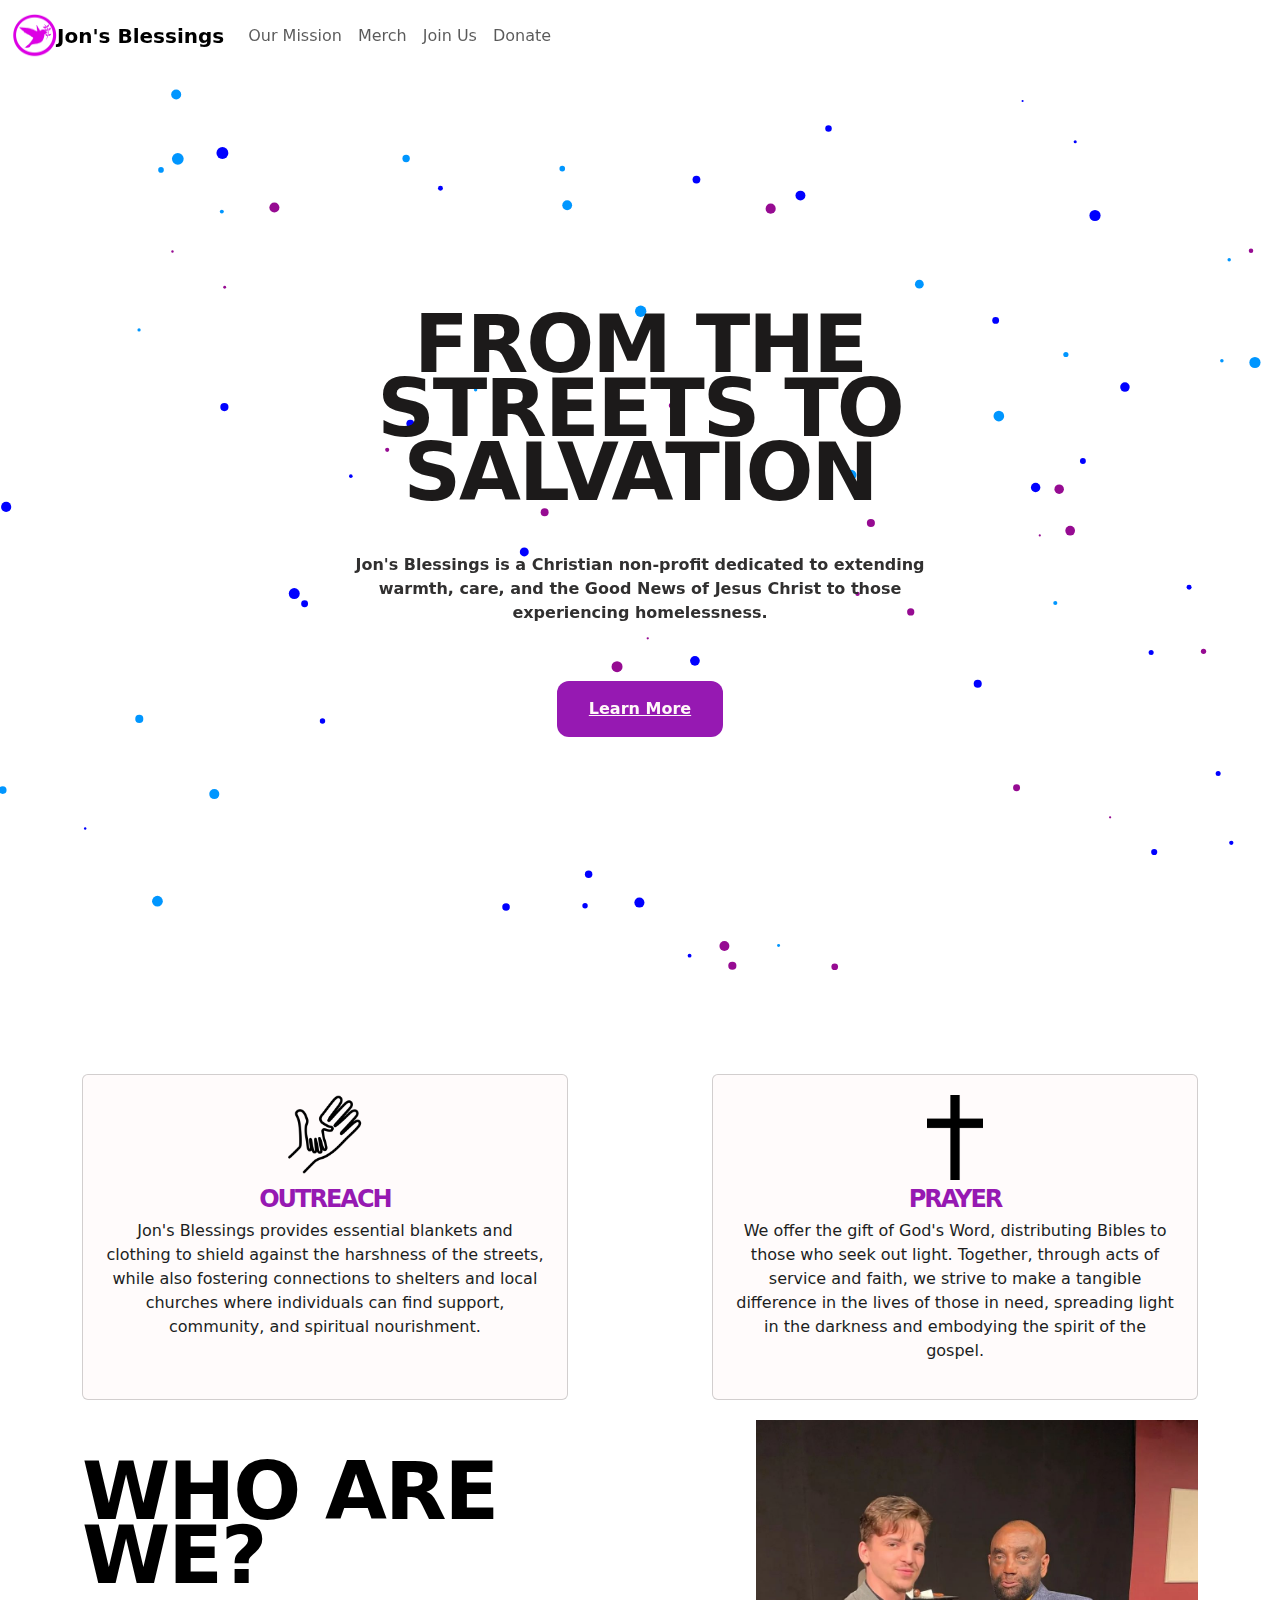
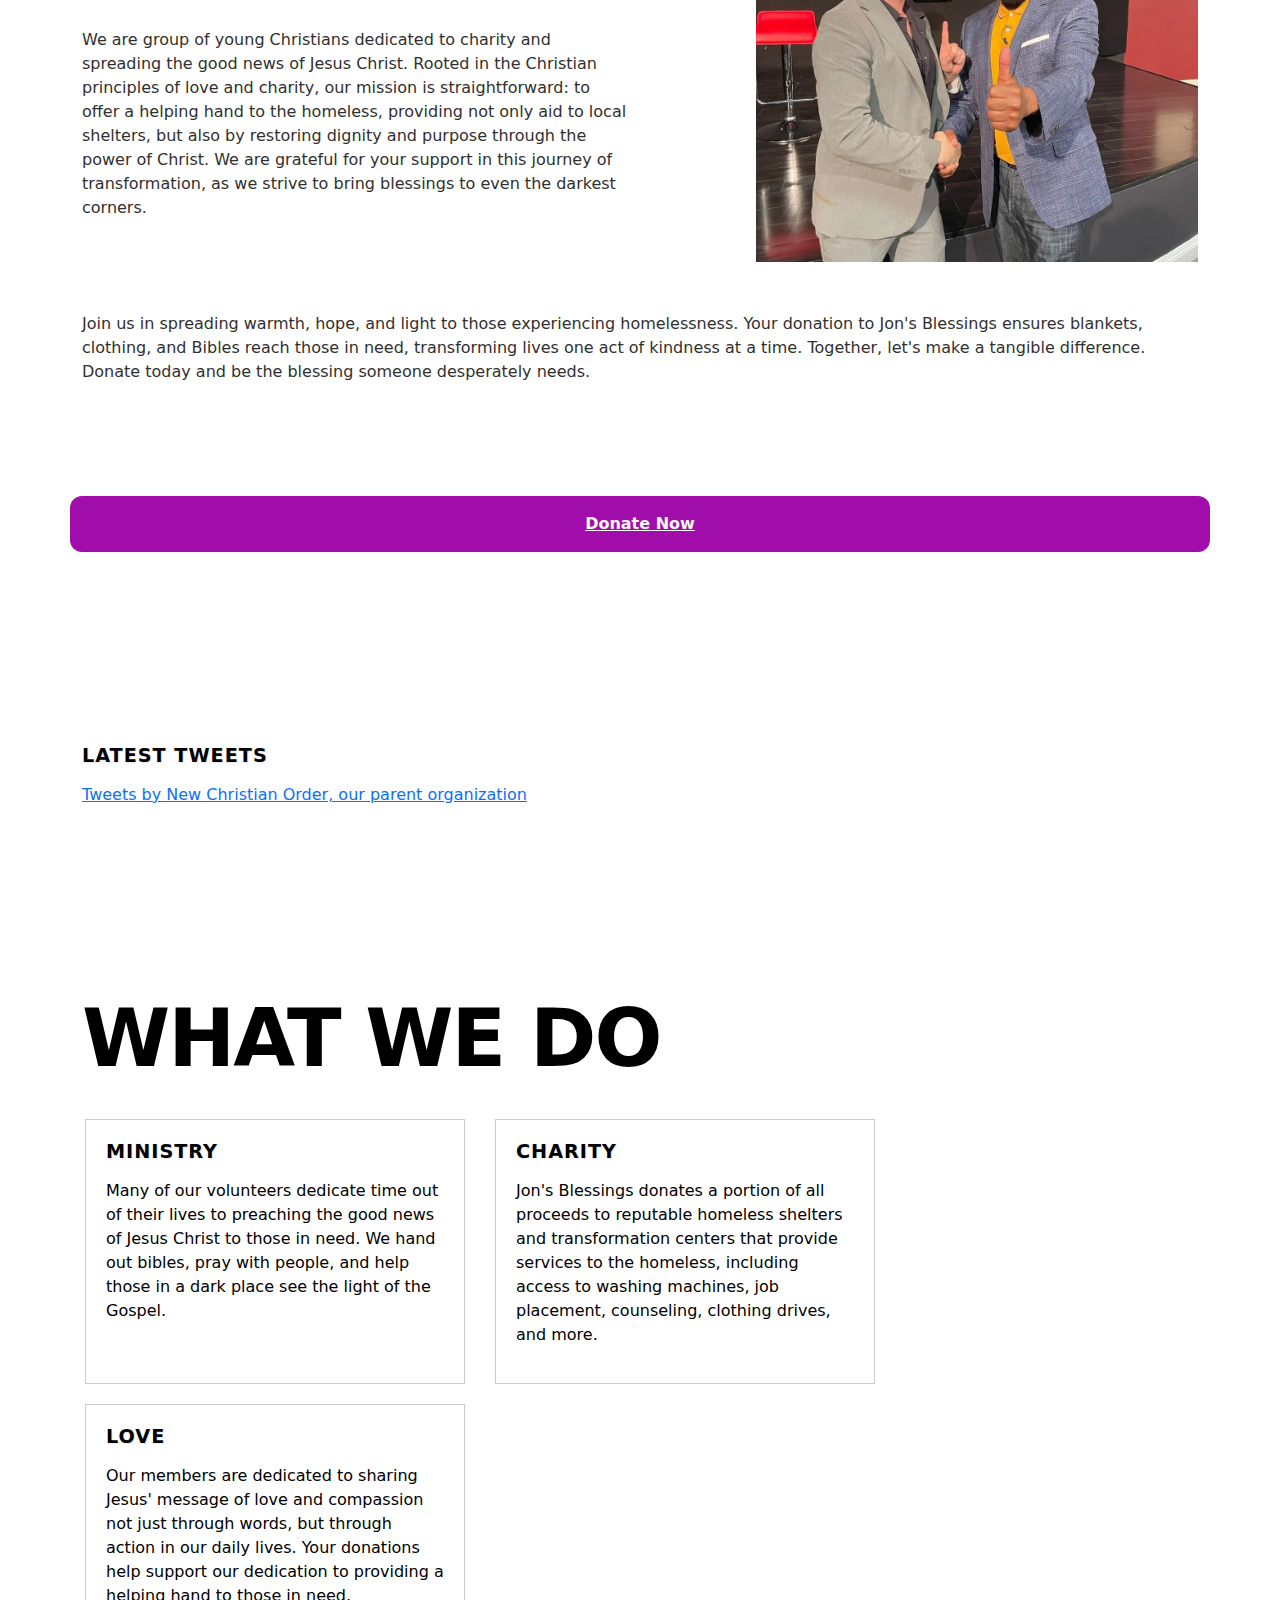
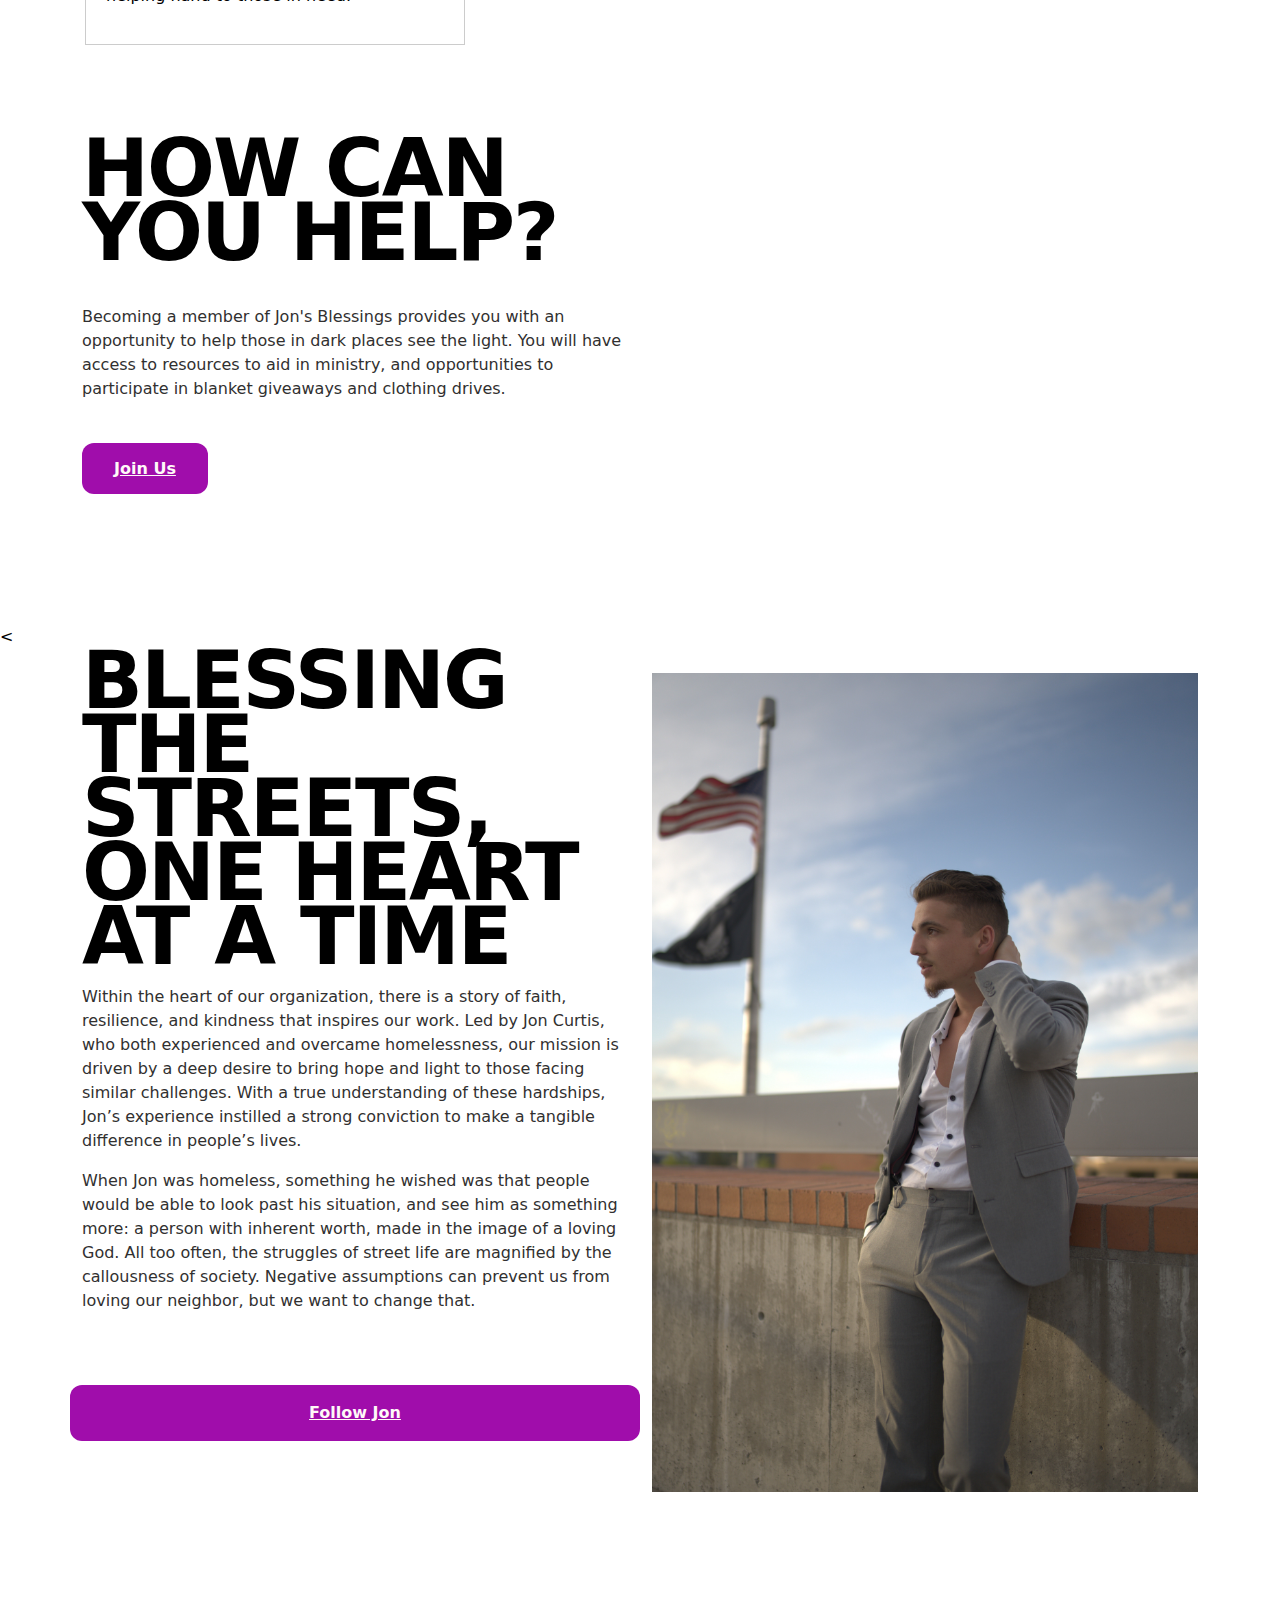
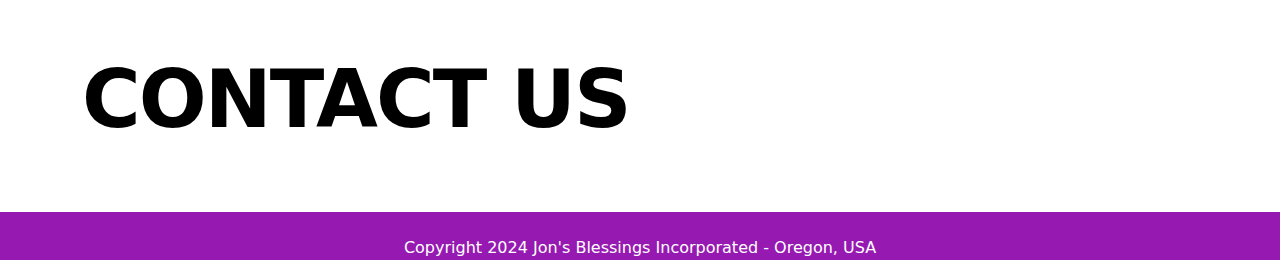
==== commit b0727146: "Update index.html" ====
--- a/index.html
+++ b/index.html
@@ -264,7 +264,7 @@
         <p><br></p>
         <!-- Cognito Forms Embed Code -->
         <div class="cognito">
-<script src="https://www.cognitoforms.com/f/seamless.js" data-key="dX9GsPhOyU6RIfveYTS2Jw" data-form="3"></script>        </div>
+<script src="https://www.cognitoforms.com/f/seamless.js" data-key="dX9GsPhOyU6RIfveYTS2Jw" data-form="5"></script>        </div>
       </section>
           
   </main>
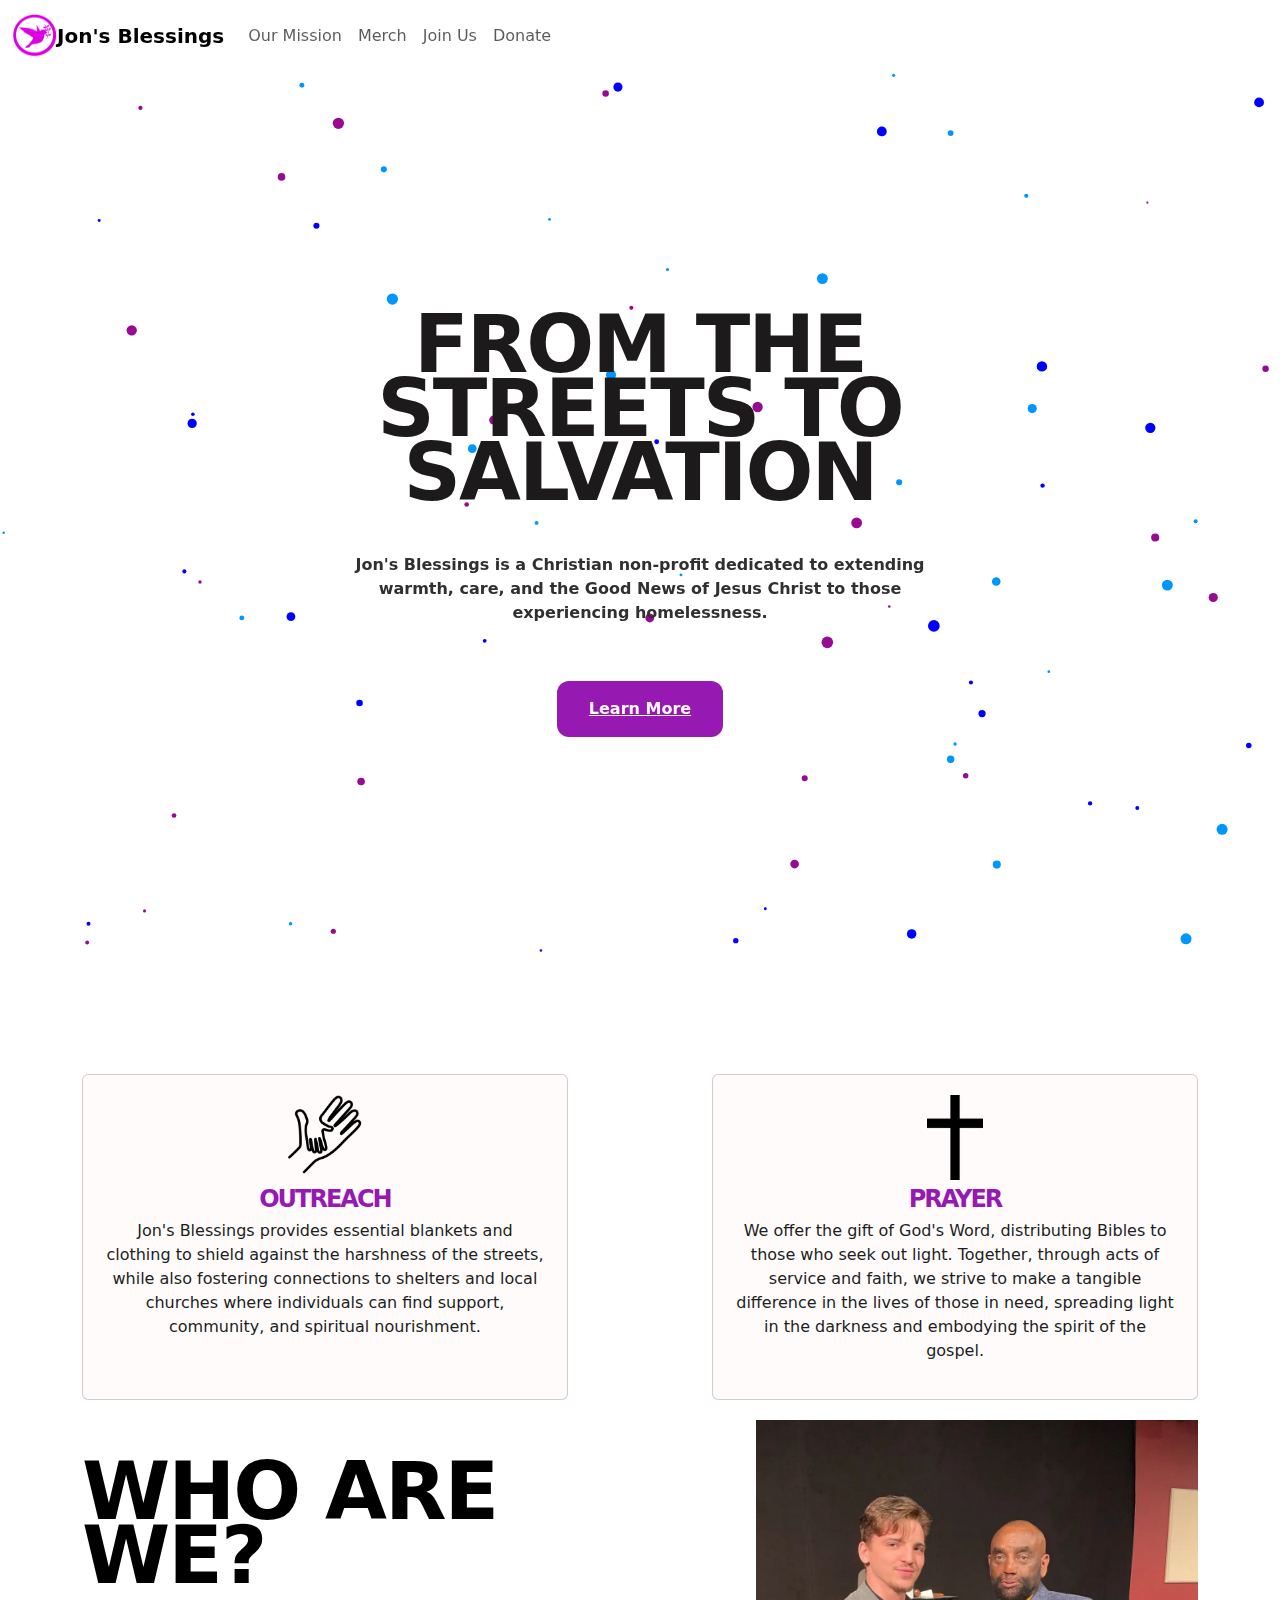
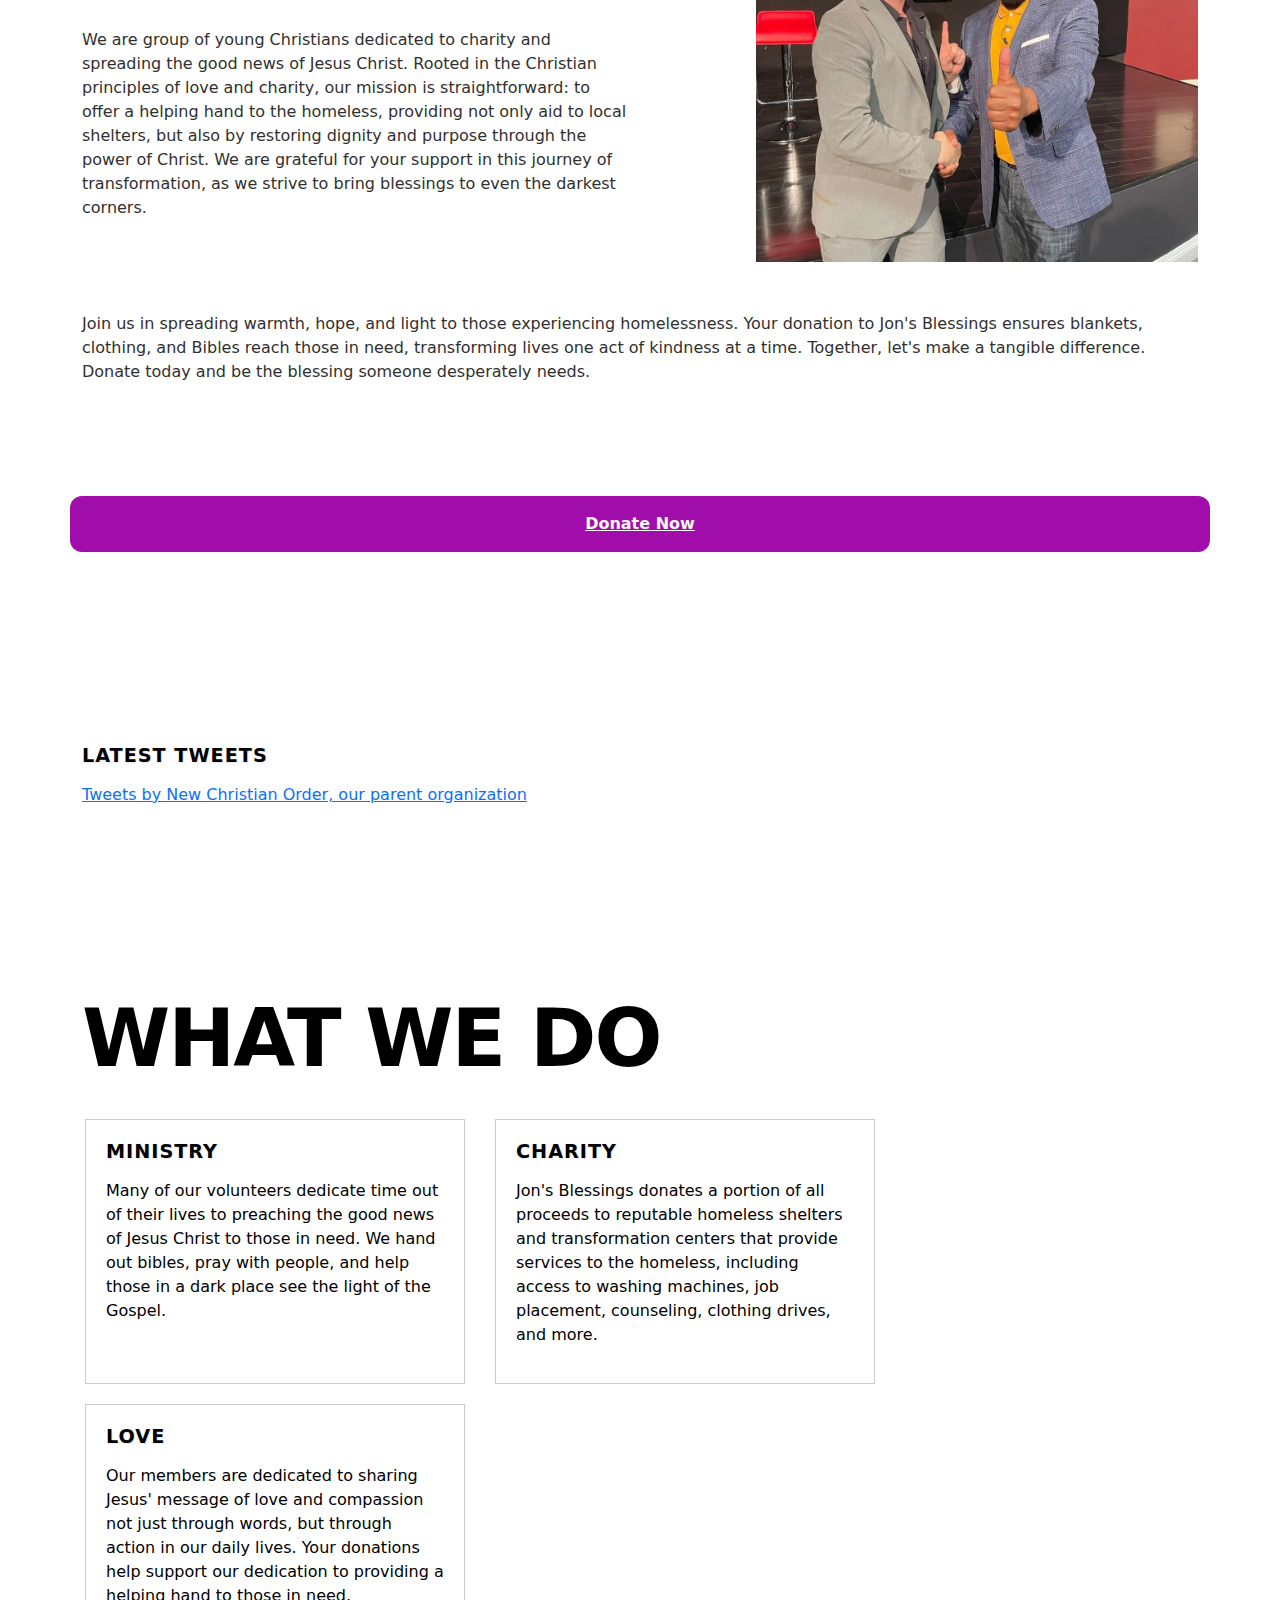
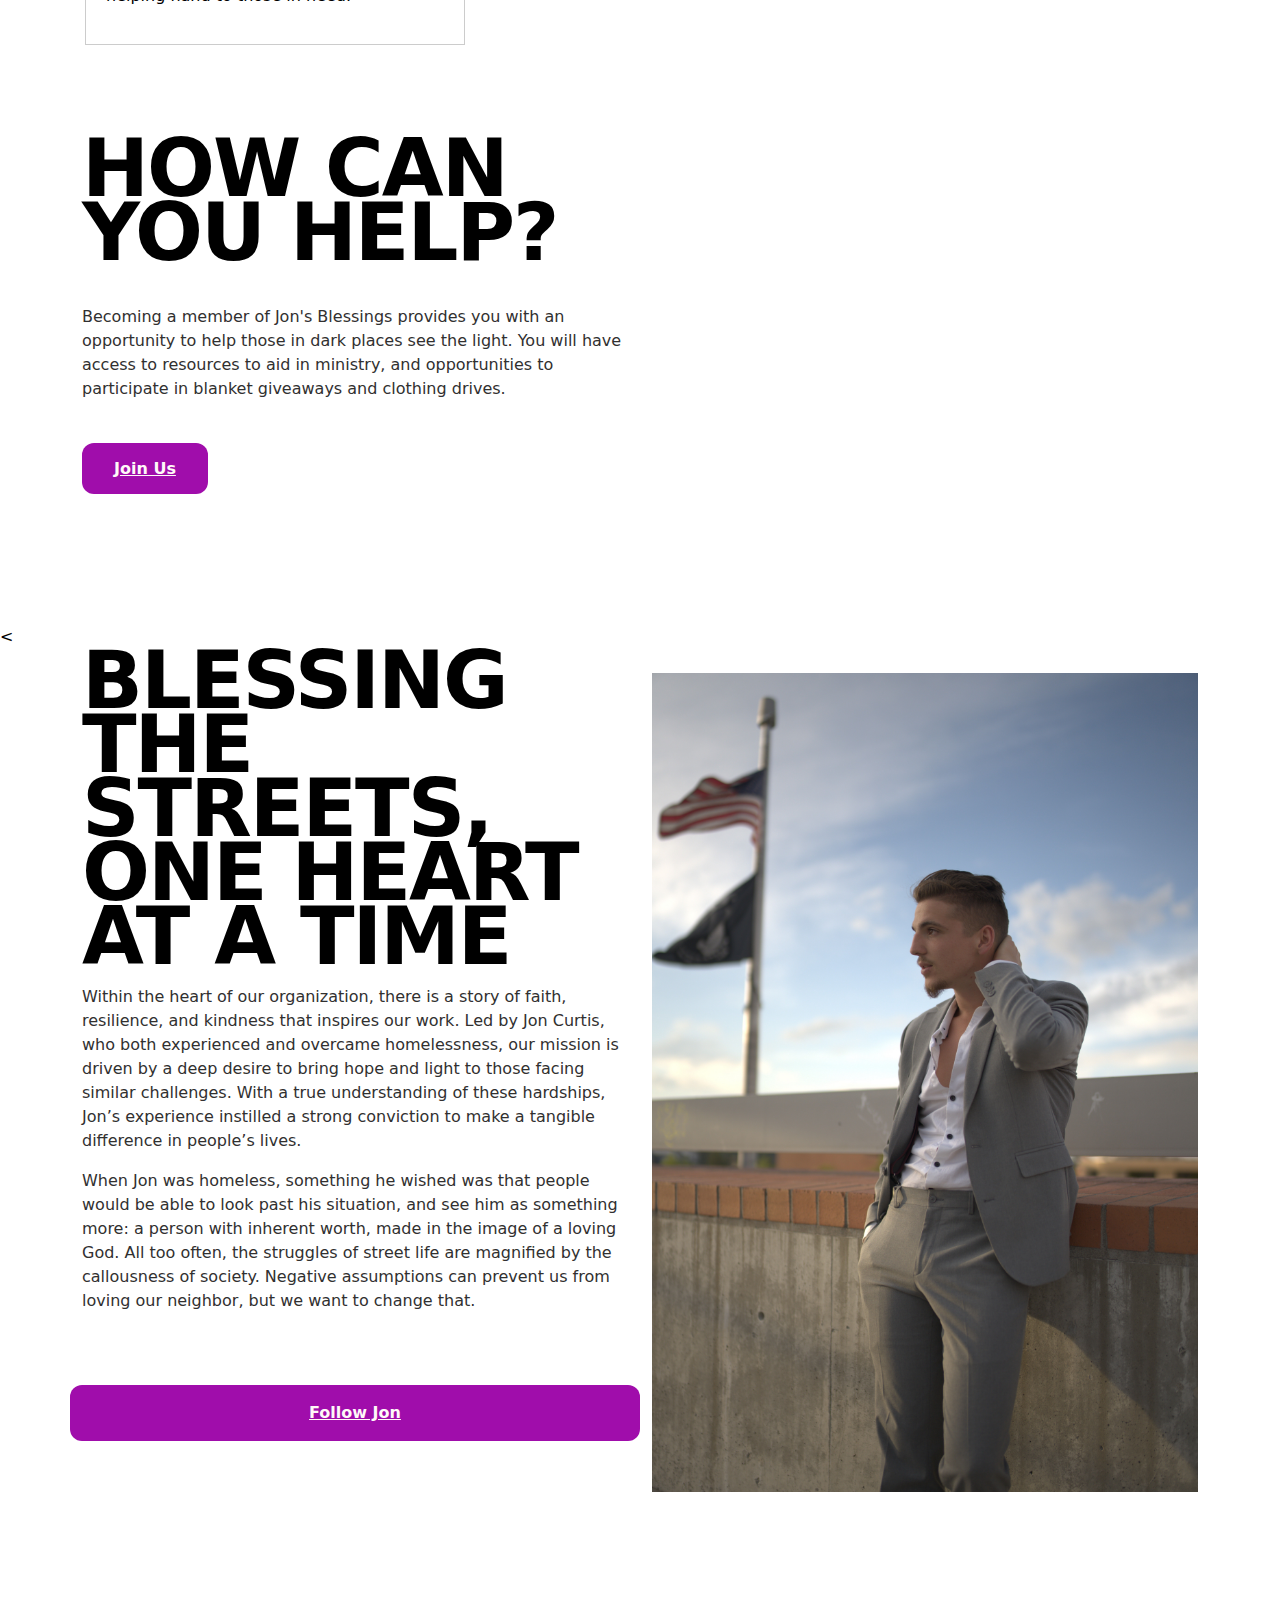
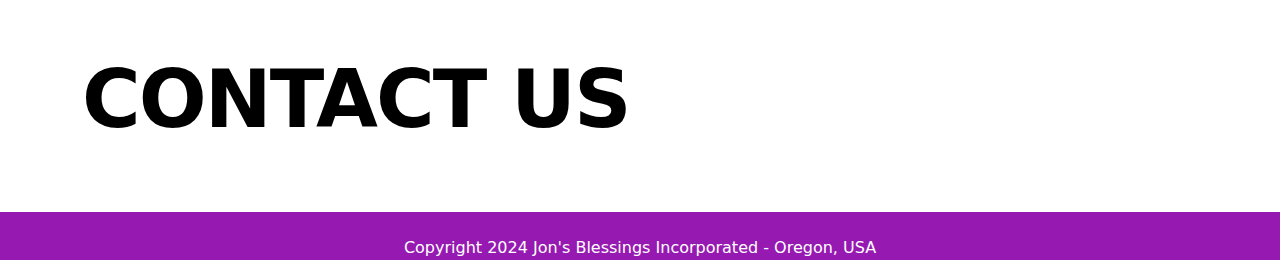
==== commit cb8ce1d7: "Merge pull request #1 from bpalaskas/update" ====
--- a/index.html
+++ b/index.html
@@ -24,7 +24,7 @@
                 <a class="nav-link" href="index.html#who-are-we">Our Mission</a>
               </li>
               <li class="nav-item">
-                <a class="nav-link" href="store_redirect.html">Merch</a>
+                <a class="nav-link" href="store.html">Merch</a>
               </li>
               
               <li class="nav-item">
